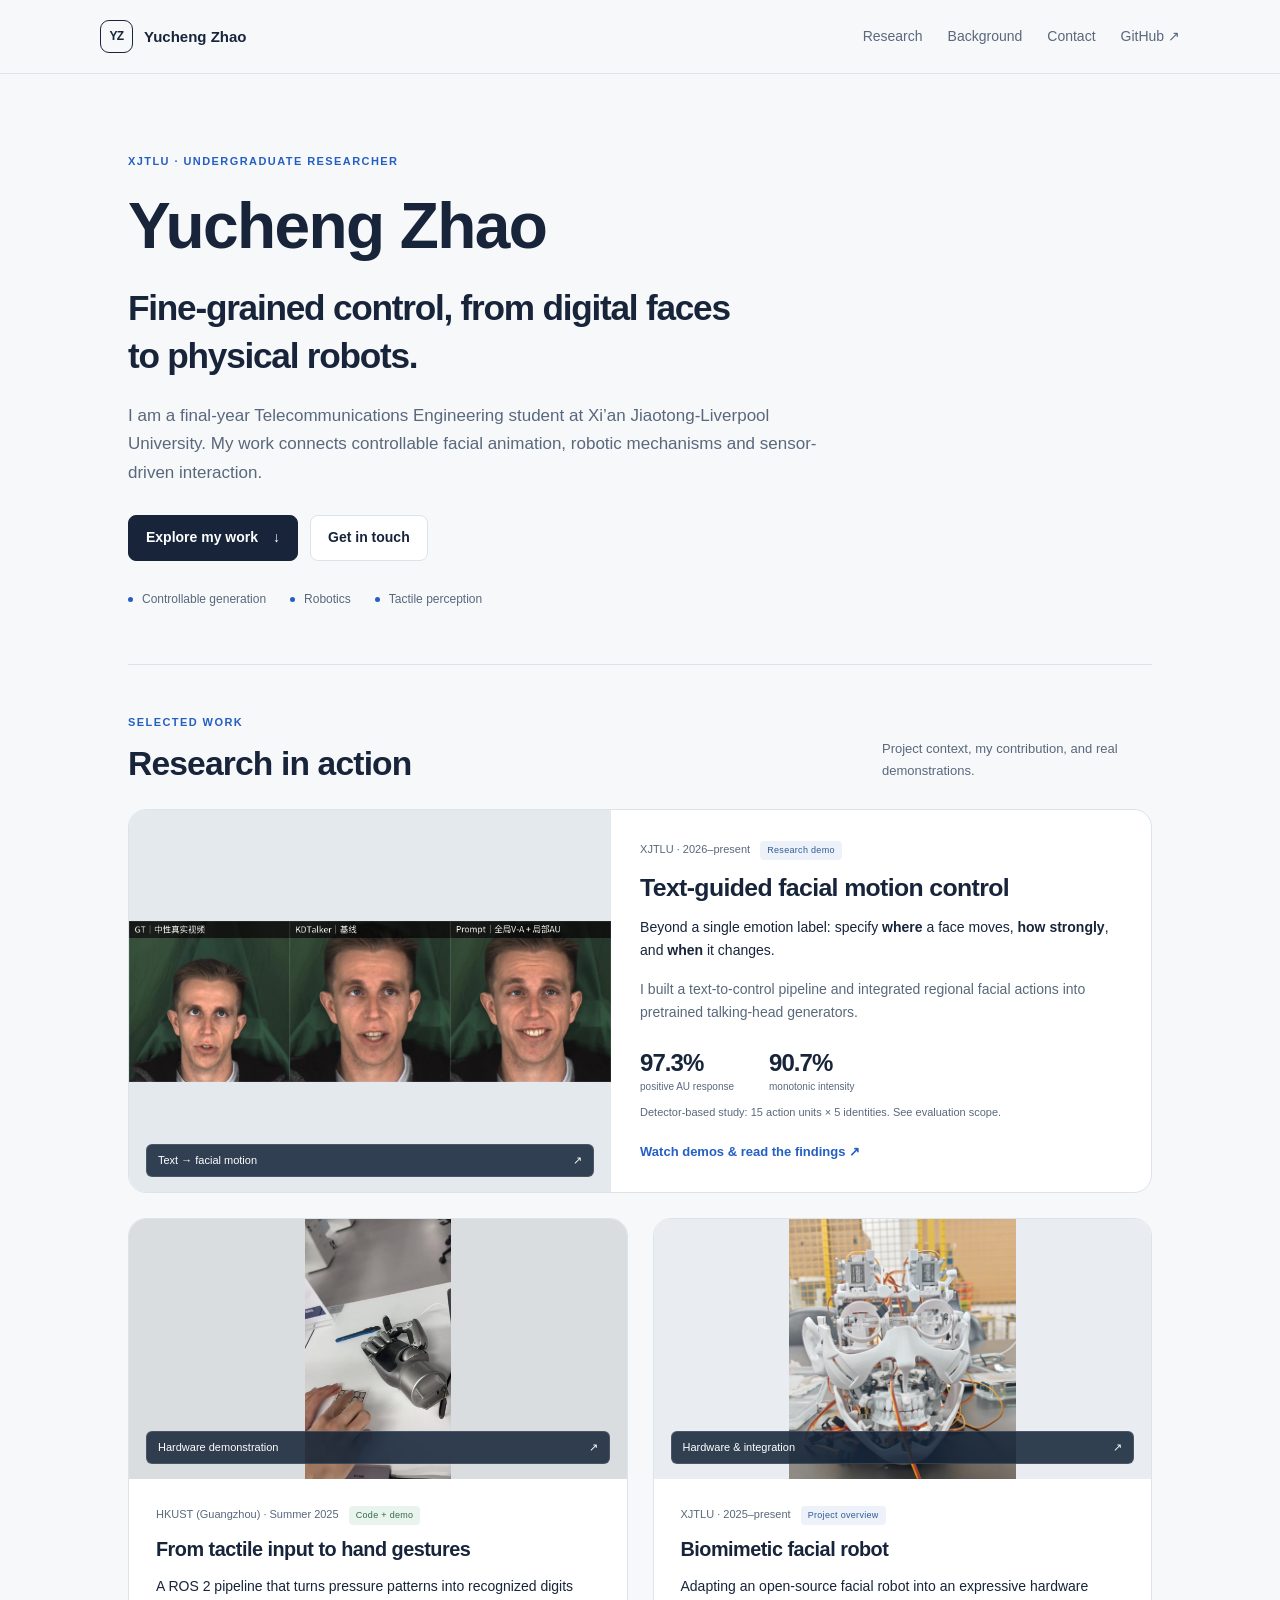
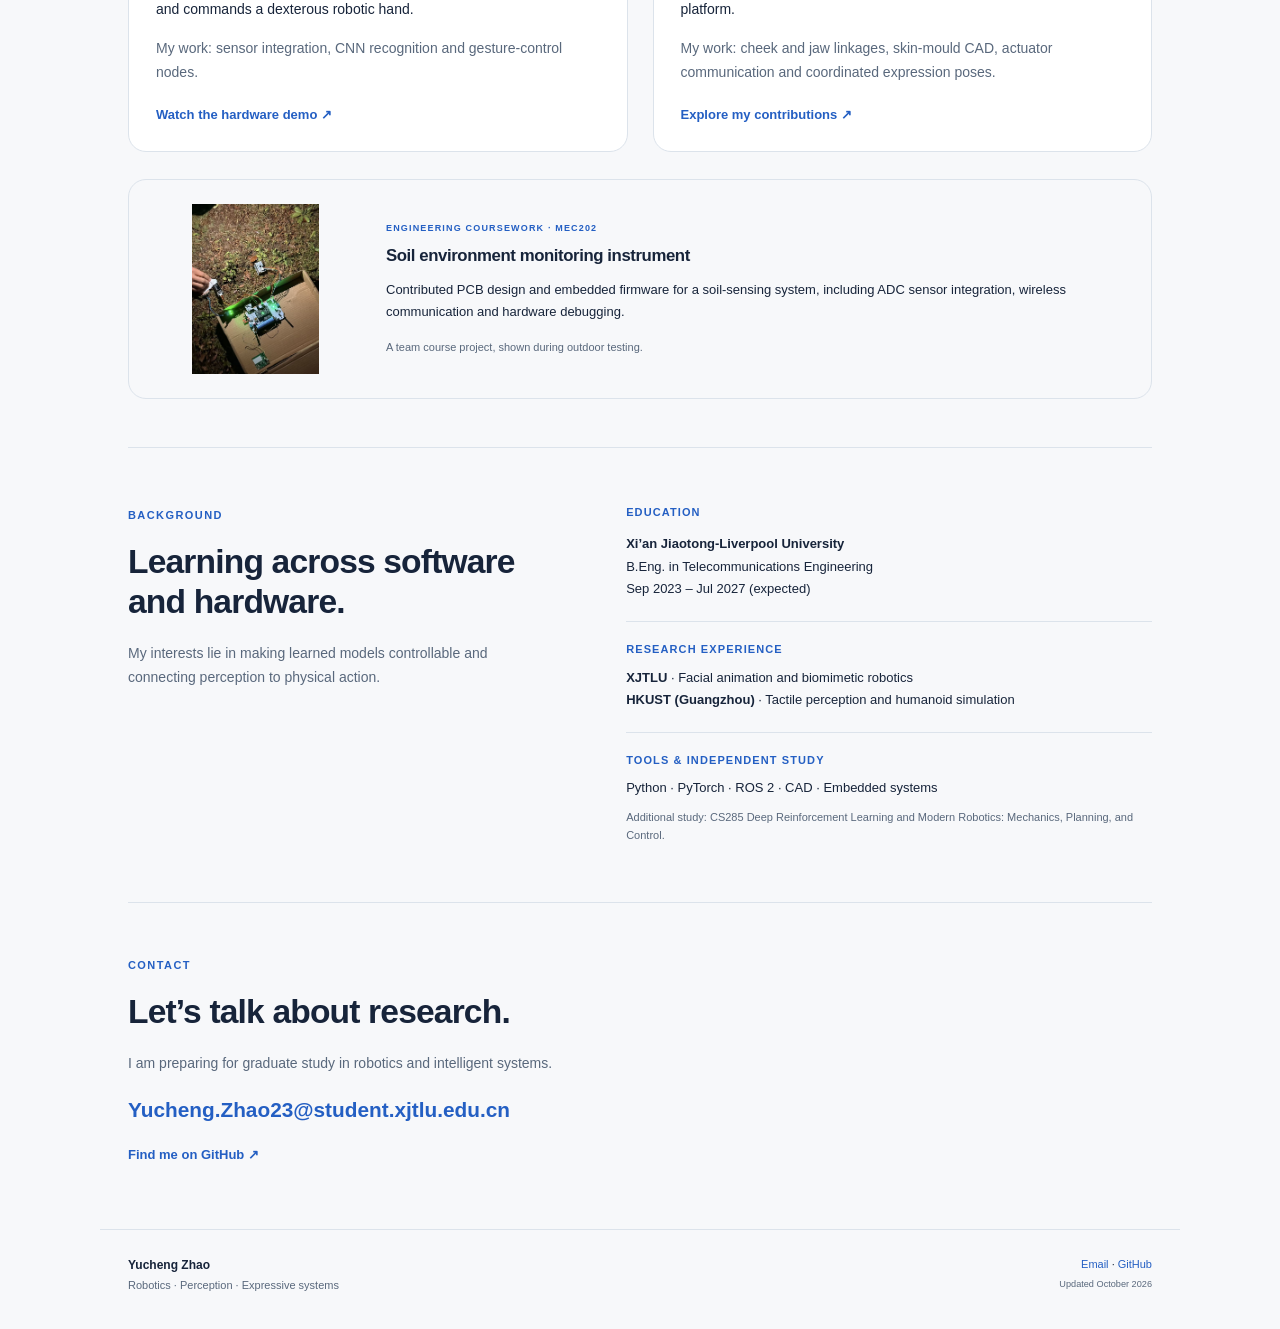
==== index.html @ 05f6f00e "Publish research portfolio with selected video demonstrations" ====
<!doctype html>
<html lang="en"><head><meta charset="utf-8"><meta name="viewport" content="width=device-width,initial-scale=1">
<title>Robotics & Expressive Systems | Yucheng Zhao</title><meta name="description" content="Yucheng Zhao — XJTLU undergraduate working on text-guided facial motion, biomimetic robots and tactile perception.">
<meta name="theme-color" content="#f7f8fa"><link rel="canonical" href="https://zyc-chenli.github.io/">
<meta property="og:title" content="Robotics & Expressive Systems | Yucheng Zhao"><meta property="og:description" content="Yucheng Zhao — XJTLU undergraduate working on text-guided facial motion, biomimetic robots and tactile perception."><meta property="og:type" content="website"><meta property="og:url" content="https://zyc-chenli.github.io/">
<link rel="icon" href="./assets/favicon.svg" type="image/svg+xml"><link rel="stylesheet" href="./assets/style.css"><script src="./assets/site.js" defer></script></head>
<body><a class="skip-link" href="#main">Skip to content</a><header class="site-header"><div class="nav-wrap"><a class="brand" href="./" aria-label="Yucheng Zhao home"><span class="monogram">YZ</span> Yucheng Zhao</a><nav aria-label="Main navigation"><a href="./#research">Research</a><a href="./#background">Background</a><a href="./#contact">Contact</a><a href="https://github.com/zyc-chenli">GitHub <span aria-hidden="true">↗</span></a></nav></div></header><main id="main">
<section class="hero"><p class="eyebrow">XJTLU · Undergraduate researcher</p><h1>Yucheng Zhao</h1><p class="hero-line">Fine-grained control, from digital faces<br class="desktop-break"> to physical robots.</p><p class="intro">I am a final-year Telecommunications Engineering student at Xi’an Jiaotong-Liverpool University. My work connects controllable facial animation, robotic mechanisms and sensor-driven interaction.</p><div class="actions"><a class="button primary" href="#research">Explore my work <span aria-hidden="true">↓</span></a><a class="button" href="mailto:Yucheng.Zhao23@student.xjtlu.edu.cn">Get in touch</a></div><div class="interest-line"><span>Controllable generation</span><span>Robotics</span><span>Tactile perception</span></div></section>
<section id="research" class="section"><div class="section-heading"><div><p class="eyebrow">Selected work</p><h2>Research in action</h2></div><p>Project context, my contribution, and real demonstrations.</p></div>
<article class="feature project-card"><a class="feature-visual" href="projects/talking-head.html"><img src="assets/media/text-timed-control.jpg" alt="Three-panel talking-head comparison: neutral reference, baseline, and text-controlled output" width="1536" height="512"><span class="visual-label">Text → facial motion <span aria-hidden="true">↗</span></span></a><div class="feature-copy"><p class="project-meta">XJTLU · 2026–present <span class="tag">Research demo</span></p><h3><a href="projects/talking-head.html">Text-guided facial motion control</a></h3><p>Beyond a single emotion label: specify <strong>where</strong> a face moves, <strong>how strongly</strong>, and <strong>when</strong> it changes.</p><p class="contribution">I built a text-to-control pipeline and integrated regional facial actions into pretrained talking-head generators.</p><div class="metric-row"><div><strong>97.3%</strong><span>positive AU response</span></div><div><strong>90.7%</strong><span>monotonic intensity</span></div></div><p class="fine-print">Detector-based study: 15 action units × 5 identities. See evaluation scope.</p><a class="text-link" href="projects/talking-head.html">Watch demos & read the findings <span aria-hidden="true">↗</span></a></div></article>
<div class="project-grid"><article class="project-card"><a class="card-image hand" href="projects/tactile-hand.html"><img src="assets/media/tactile-digit-demo.jpg" alt="A tactile sensor array beside a Linker robotic hand on a lab bench" width="540" height="960" loading="lazy"><span class="visual-label">Hardware demonstration <span aria-hidden="true">↗</span></span></a><div class="card-copy"><p class="project-meta">HKUST (Guangzhou) · Summer 2025 <span class="tag open">Code + demo</span></p><h3><a href="projects/tactile-hand.html">From tactile input to hand gestures</a></h3><p>A ROS 2 pipeline that turns pressure patterns into recognized digits and commands a dexterous robotic hand.</p><p class="contribution">My work: sensor integration, CNN recognition and gesture-control nodes.</p><a class="text-link" href="projects/tactile-hand.html">Watch the hardware demo <span aria-hidden="true">↗</span></a></div></article>
<article class="project-card"><a class="card-image robot" href="projects/biomimetic-face.html"><img src="assets/media/facial-robot.jpg" alt="The assembled biomimetic robot head, showing its mechanical linkages and actuators" loading="lazy"><span class="visual-label">Hardware & integration <span aria-hidden="true">↗</span></span></a><div class="card-copy"><p class="project-meta">XJTLU · 2025–present <span class="tag">Project overview</span></p><h3><a href="projects/biomimetic-face.html">Biomimetic facial robot</a></h3><p>Adapting an open-source facial robot into an expressive hardware platform.</p><p class="contribution">My work: cheek and jaw linkages, skin-mould CAD, actuator communication and coordinated expression poses.</p><a class="text-link" href="projects/biomimetic-face.html">Explore my contributions <span aria-hidden="true">↗</span></a></div></article></div>
<article class="coursework"><img src="assets/media/soil-monitor.jpg" alt="Outdoor testing of the soil-monitoring electronics, sensor and custom circuit boards" loading="lazy"><div><p class="eyebrow">Engineering coursework · MEC202</p><h3>Soil environment monitoring instrument</h3><p>Contributed PCB design and embedded firmware for a soil-sensing system, including ADC sensor integration, wireless communication and hardware debugging.</p><p class="fine-print">A team course project, shown during outdoor testing.</p></div></article></section>
<section id="background" class="section background"><div><p class="eyebrow">Background</p><h2>Learning across software<br>and hardware.</h2><p>My interests lie in making learned models controllable and connecting perception to physical action.</p></div><div class="background-details"><div><h3>Education</h3><strong>Xi’an Jiaotong-Liverpool University</strong><p>B.Eng. in Telecommunications Engineering<br>Sep 2023 – Jul 2027 (expected)</p></div><div><h3>Research experience</h3><p><strong>XJTLU</strong> · Facial animation and biomimetic robotics<br><strong>HKUST (Guangzhou)</strong> · Tactile perception and humanoid simulation</p></div><div><h3>Tools & independent study</h3><p>Python · PyTorch · ROS 2 · CAD · Embedded systems</p><p class="fine-print">Additional study: CS285 Deep Reinforcement Learning and Modern Robotics: Mechanics, Planning, and Control.</p></div></div></section>
<section id="contact" class="contact section"><p class="eyebrow">Contact</p><h2>Let’s talk about research.</h2><p>I am preparing for graduate study in robotics and intelligent systems.</p><a class="email-link" href="mailto:Yucheng.Zhao23@student.xjtlu.edu.cn">Yucheng.Zhao23@student.xjtlu.edu.cn</a><p><a class="text-link" href="https://github.com/zyc-chenli">Find me on GitHub <span aria-hidden="true">↗</span></a></p></section>
</main><footer><div><strong>Yucheng Zhao</strong><span>Robotics · Perception · Expressive systems</span></div><p><a href="mailto:Yucheng.Zhao23@student.xjtlu.edu.cn">Email</a> · <a href="https://github.com/zyc-chenli">GitHub</a><br><small>Updated October 2026</small></p></footer></body></html>
---- assets/style.css ----
:root{--ink:#17243a;--muted:#59687c;--accent:#245fc3;--line:#dce3eb;--bg:#f7f8fa;--card:#fff;--radius:18px}*{box-sizing:border-box}html{scroll-behavior:smooth;scroll-padding-top:95px}body{margin:0;background:var(--bg);color:var(--ink);font:16px/1.7 -apple-system,BlinkMacSystemFont,"Segoe UI",sans-serif}a{color:var(--accent);text-decoration:none}a:hover{text-decoration:underline}img{max-width:100%;height:auto;display:block}button,a,summary{touch-action:manipulation}a:focus-visible,summary:focus-visible,video:focus-visible{outline:3px solid #e7a62b;outline-offset:5px}h1,h2,h3,p{margin-top:0}h1,h2,h3{line-height:1.2;letter-spacing:-.025em}h1{font-size:clamp(2.6rem,5vw,4.1rem);margin-bottom:22px}h2{font-size:clamp(1.6rem,3vw,2.1rem);margin-bottom:20px}h3{font-size:1.24rem;margin-bottom:13px}p{margin-bottom:16px}.site-header{position:sticky;top:0;z-index:10;background:rgba(247,248,250,.97);border-bottom:1px solid var(--line)}.nav-wrap{max-width:1136px;margin:auto;padding:20px 28px;display:flex;justify-content:space-between;align-items:center;gap:25px}.brand{display:flex;gap:11px;align-items:center;color:var(--ink);font-weight:650;font-size:15px}.monogram{display:grid;place-items:center;width:33px;height:33px;border:1px solid var(--ink);border-radius:9px;font-size:12px;letter-spacing:-.05em}nav{display:flex;gap:25px;font-size:14px}nav a{color:var(--muted)}main,footer{max-width:1080px;margin:0 auto}main{padding:0 28px}section{scroll-margin-top:95px}.hero{max-width:850px;padding:78px 0 55px}.eyebrow{text-transform:uppercase;letter-spacing:.13em;font-size:11px;font-weight:750;color:var(--accent);margin-bottom:17px}.hero h1{margin-bottom:20px}.hero-line{font-size:clamp(1.6rem,3.2vw,2.2rem);line-height:1.35;letter-spacing:-.035em;font-weight:550;margin-bottom:22px}.intro{max-width:710px;font-size:17px;color:var(--muted)}.actions{display:flex;gap:12px;flex-wrap:wrap;margin:27px 0}.button{display:inline-flex;align-items:center;justify-content:center;gap:15px;border:1px solid var(--line);border-radius:8px;padding:10px 17px;font-size:14px;font-weight:600;color:var(--ink);background:#fff}.button:hover{border-color:var(--accent);text-decoration:none}.button.primary{background:var(--ink);border-color:var(--ink);color:#fff}.button.primary:hover{background:var(--accent);border-color:var(--accent)}.interest-line{display:flex;flex-wrap:wrap;gap:9px 24px;font-size:12px;color:var(--muted);margin-top:28px}.interest-line span:before{content:"";display:inline-block;width:5px;height:5px;background:var(--accent);border-radius:50%;margin-right:9px;vertical-align:middle}.section{padding:48px 0;border-top:1px solid var(--line)}.section-heading{display:flex;justify-content:space-between;align-items:end;gap:25px;margin-bottom:25px}.section-heading h2{margin-bottom:0}.section-heading .eyebrow{margin-bottom:12px}.section-heading>p{max-width:270px;margin-bottom:2px;font-size:13px;color:var(--muted)}.project-card{border:1px solid var(--line);border-radius:var(--radius);background:var(--card);overflow:hidden}.feature{display:grid;grid-template-columns:1fr 1.12fr}.feature-visual{position:relative;display:flex;align-items:center;background:#e4e9ee;min-height:330px;padding:25px 0}.feature-visual img{width:100%;height:auto}.visual-label{position:absolute;bottom:15px;left:17px;right:17px;color:#fff;background:rgba(19,35,55,.86);border:1px solid #ffffff20;border-radius:6px;padding:7px 11px;font-size:11px;display:flex;justify-content:space-between;line-height:1.6}.feature-copy{padding:28px 29px}.project-meta{font-size:11px;color:var(--muted);line-height:2;margin-bottom:13px}.tag{display:inline-block;font-size:9px;line-height:1.6;letter-spacing:.035em;background:#edf2fa;color:#315c93;padding:2px 7px;border-radius:4px;margin-left:7px;white-space:nowrap}.tag.open{background:#eaf4ee;color:#316d4d}.feature-copy h3{font-size:1.55rem}.project-card h3 a{color:var(--ink)}.feature-copy p:not(.project-meta):not(.fine-print),.card-copy p:not(.project-meta){font-size:14px;line-height:1.65}.contribution{color:var(--muted)}.metric-row{display:flex;gap:35px;margin:22px 0 9px}.metric-row strong{display:block;font-size:1.5rem;line-height:1.3;letter-spacing:-.04em}.metric-row span{display:block;font-size:10px;color:var(--muted)}.fine-print{font-size:11px;color:var(--muted);line-height:1.6}.text-link{font-size:13px;font-weight:650;display:inline-block}.project-grid{display:grid;grid-template-columns:1fr 1fr;gap:25px;margin-top:25px}.card-image{display:flex;align-items:center;justify-content:center;position:relative;height:260px;background:#e9edf1;overflow:hidden}.card-image img{width:100%;height:100%;object-fit:contain}.card-image.hand{background:#d9dde0}.card-copy{padding:24px 27px}.coursework{margin-top:27px;display:grid;grid-template-columns:205px 1fr;gap:28px;align-items:center;padding:24px;border:1px solid var(--line);border-radius:var(--radius)}.coursework img{width:205px;max-height:170px;object-fit:contain;border-radius:6px}.coursework .eyebrow{margin-bottom:9px;font-size:9px}.coursework h3{font-size:1.05rem}.coursework p{font-size:13px}.coursework .fine-print{margin-bottom:0;font-size:11px}.background{display:grid;grid-template-columns:1fr 1.2fr;gap:60px;padding:58px 0}.background>div>p:not(.eyebrow){color:var(--muted);font-size:14px;max-width:360px}.background-details>div+div{border-top:1px solid var(--line);padding-top:21px;margin-top:21px}.background-details h3{font-size:11px;text-transform:uppercase;letter-spacing:.1em;color:var(--accent);margin-bottom:10px}.background-details p,.background-details strong{font-size:13px}.background-details p{margin-bottom:0}.background-details .fine-print{margin-top:10px;font-size:11px}.contact{padding:53px 0 62px}.contact h2{font-size:2.1rem}.contact>p:not(.eyebrow){font-size:14px;color:var(--muted)}.email-link{font-size:clamp(.93rem,2vw,1.3rem);word-break:break-word;font-weight:550}.contact>p:last-child{margin-top:16px;margin-bottom:0}footer{display:flex;justify-content:space-between;gap:25px;padding:25px 28px 35px;border-top:1px solid var(--line);font-size:12px}footer strong,footer span{display:block}footer span{font-size:11px;color:var(--muted)}footer p{text-align:right;margin:0;font-size:11px}footer small{color:var(--muted)}.skip-link{position:absolute;left:-10000px;top:8px;z-index:50;background:#fff;padding:10px}.skip-link:focus{left:10px}.project-header{padding:48px 0 42px;max-width:890px}.back-link{display:inline-block;font-size:12px;margin-bottom:37px}.project-header h1{font-size:clamp(2.3rem,4.5vw,3.5rem)}.project-header .eyebrow{font-size:10px}.lead{color:var(--muted);font-size:18px;max-width:760px}.tags{display:flex;gap:9px;flex-wrap:wrap;margin-top:23px}.tags span{border:1px solid var(--line);background:#fff;color:var(--muted);padding:3px 9px;border-radius:4px;font-size:11px}.compact{padding:37px 0}.three-columns{display:grid;grid-template-columns:repeat(3,1fr);gap:35px}.three-columns p{font-size:14px;color:var(--muted);margin:0}.three-columns h3{font-size:16px}.step{display:block;font-size:11px;color:var(--accent);font-weight:700;margin-bottom:12px}.video-wide,figure{margin:0}video{display:block;width:100%;background:#111;border-radius:9px}figcaption{font-size:11px;color:var(--muted);line-height:1.6;margin:11px 0 0}.video-wide{margin:23px 0}blockquote{margin:22px 0;padding:15px 21px;background:#edf2f9;border-left:3px solid var(--accent);font-size:17px;color:#24486e;border-radius:0 7px 7px 0}.section-intro{color:var(--muted);font-size:14px;max-width:820px}.demo-grid{display:grid;grid-template-columns:1fr 1fr;gap:27px;margin-top:25px}.demo-grid figcaption strong,.demo-grid figcaption span{display:block}.demo-grid figcaption strong{font-size:13px;color:var(--ink);margin-bottom:3px}.stat-grid{display:grid;grid-template-columns:1fr 1fr 1fr;gap:24px;margin:25px 0}.stat-grid>div{padding:24px 17px;background:#edf2f9;border-radius:10px}.stat-grid strong{display:block;font-size:2rem;line-height:1.2;letter-spacing:-.04em}.stat-grid span{display:block;font-size:11px;color:var(--muted);margin-top:9px}.evaluation details{padding:17px 0;border-top:1px solid var(--line);font-size:13px}.evaluation summary{cursor:pointer;font-weight:600;color:var(--accent)}.details-content{padding-top:15px;max-width:900px;color:var(--muted)}.details-content p:last-child{margin:0}.acknowledgements h2{font-size:1.2rem}.acknowledgements p{font-size:13px;color:var(--muted);max-width:860px}.contribution-list{padding-left:21px;max-width:920px}.contribution-list li{padding-left:7px;margin:14px 0;font-size:15px}.hand-demo{display:grid;grid-template-columns:340px 1fr;align-items:center;gap:70px}.hand-demo video{max-height:610px;width:100%;object-fit:contain}.flow-list{list-style:none;counter-reset:steps;padding:0;margin:25px 0}.flow-list li{counter-increment:steps;position:relative;padding:0 0 22px 42px}.flow-list li:before{content:counter(steps);position:absolute;left:0;top:2px;border:1px solid var(--line);border-radius:50%;width:26px;height:26px;text-align:center;line-height:26px;font-size:11px;color:var(--accent)}.flow-list strong,.flow-list span{display:block}.flow-list span{font-size:13px;color:var(--muted);margin-top:4px}.robot-detail{display:grid;grid-template-columns:1fr 1.1fr;gap:45px;align-items:start}.robot-detail img{max-height:560px;width:100%;object-fit:contain;border-radius:12px;background:#e9edf1}.numbered-contributions{padding-left:22px}.numbered-contributions li{padding-left:8px;margin:22px 0}.numbered-contributions h3{font-size:17px}.numbered-contributions p{font-size:14px;color:var(--muted)}@media(max-width:760px){.nav-wrap{padding:16px 20px;gap:10px}nav{gap:15px;font-size:12px}nav a:first-child{display:none}.brand{font-size:13px}.monogram{width:27px;height:27px;font-size:10px}main{padding:0 20px}.hero{padding:51px 0 37px}.intro{font-size:15px}.section{padding:34px 0}.section-heading{display:block}.section-heading>p{max-width:none;margin-top:12px}.feature{grid-template-columns:1fr}.feature-visual{min-height:210px;padding:18px 0}.feature-copy{padding:25px}.project-grid{gap:20px}.card-image{height:215px}.card-copy{padding:20px}.project-grid{grid-template-columns:1fr}.coursework{grid-template-columns:1fr;padding:21px;gap:20px}.coursework img{width:100%;max-height:210px}.background{grid-template-columns:1fr;gap:25px}.background h2 br{display:none}.background>div>p:not(.eyebrow){max-width:none}.email-link{font-size:14px}.contact h2{font-size:1.8rem}footer{padding:24px 20px;font-size:11px}.project-header{padding:32px 0}.back-link{margin-bottom:27px}.lead{font-size:16px}.three-columns{grid-template-columns:1fr;gap:25px}.three-columns .step{float:left;margin-right:12px}.demo-grid{grid-template-columns:1fr;gap:25px}.stat-grid{grid-template-columns:1fr;gap:13px}.stat-grid>div{display:flex;gap:22px;align-items:center;padding:18px}.stat-grid strong{font-size:1.8rem;min-width:95px}.stat-grid span{margin:0}.hand-demo{grid-template-columns:1fr;gap:30px}.hand-demo figure{max-width:330px;margin:auto}.robot-detail{grid-template-columns:1fr;gap:30px}.robot-detail img{max-height:450px}.desktop-break{display:none}}@media(prefers-reduced-motion:reduce){html{scroll-behavior:auto}}@media print{.site-header,.actions,video,.back-link{display:none}main{max-width:none}.section{break-inside:avoid}a{color:inherit}.hero{padding-top:0}}
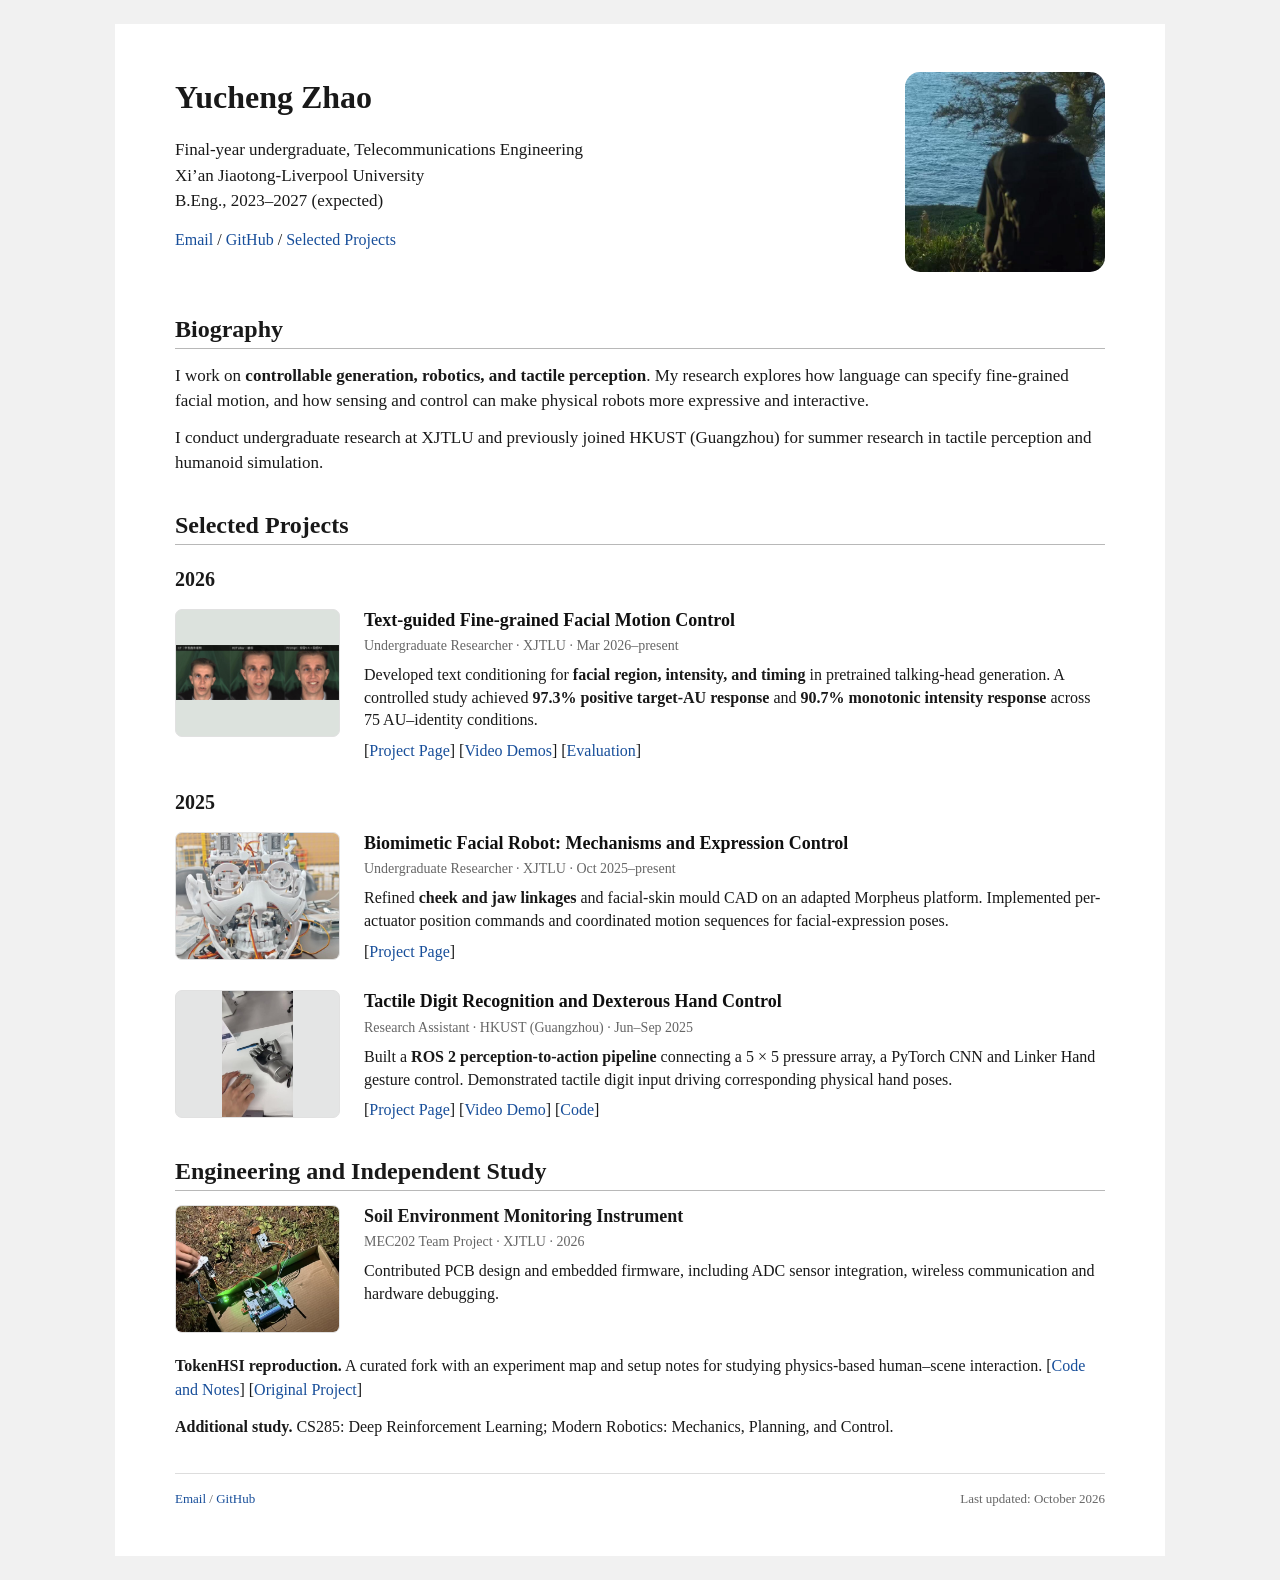
==== commit 03d90b68: "Redesign homepage as a concise academic project list" ====
--- a/index.html
+++ b/index.html
@@ -1,16 +1,94 @@
 <!doctype html>
-<html lang="en"><head><meta charset="utf-8"><meta name="viewport" content="width=device-width,initial-scale=1">
-<title>Robotics & Expressive Systems | Yucheng Zhao</title><meta name="description" content="Yucheng Zhao — XJTLU undergraduate working on text-guided facial motion, biomimetic robots and tactile perception.">
-<meta name="theme-color" content="#f7f8fa"><link rel="canonical" href="https://zyc-chenli.github.io/">
-<meta property="og:title" content="Robotics & Expressive Systems | Yucheng Zhao"><meta property="og:description" content="Yucheng Zhao — XJTLU undergraduate working on text-guided facial motion, biomimetic robots and tactile perception."><meta property="og:type" content="website"><meta property="og:url" content="https://zyc-chenli.github.io/">
-<link rel="icon" href="./assets/favicon.svg" type="image/svg+xml"><link rel="stylesheet" href="./assets/style.css"><script src="./assets/site.js" defer></script></head>
-<body><a class="skip-link" href="#main">Skip to content</a><header class="site-header"><div class="nav-wrap"><a class="brand" href="./" aria-label="Yucheng Zhao home"><span class="monogram">YZ</span> Yucheng Zhao</a><nav aria-label="Main navigation"><a href="./#research">Research</a><a href="./#background">Background</a><a href="./#contact">Contact</a><a href="https://github.com/zyc-chenli">GitHub <span aria-hidden="true">↗</span></a></nav></div></header><main id="main">
-<section class="hero"><p class="eyebrow">XJTLU · Undergraduate researcher</p><h1>Yucheng Zhao</h1><p class="hero-line">Fine-grained control, from digital faces<br class="desktop-break"> to physical robots.</p><p class="intro">I am a final-year Telecommunications Engineering student at Xi’an Jiaotong-Liverpool University. My work connects controllable facial animation, robotic mechanisms and sensor-driven interaction.</p><div class="actions"><a class="button primary" href="#research">Explore my work <span aria-hidden="true">↓</span></a><a class="button" href="mailto:Yucheng.Zhao23@student.xjtlu.edu.cn">Get in touch</a></div><div class="interest-line"><span>Controllable generation</span><span>Robotics</span><span>Tactile perception</span></div></section>
-<section id="research" class="section"><div class="section-heading"><div><p class="eyebrow">Selected work</p><h2>Research in action</h2></div><p>Project context, my contribution, and real demonstrations.</p></div>
-<article class="feature project-card"><a class="feature-visual" href="projects/talking-head.html"><img src="assets/media/text-timed-control.jpg" alt="Three-panel talking-head comparison: neutral reference, baseline, and text-controlled output" width="1536" height="512"><span class="visual-label">Text → facial motion <span aria-hidden="true">↗</span></span></a><div class="feature-copy"><p class="project-meta">XJTLU · 2026–present <span class="tag">Research demo</span></p><h3><a href="projects/talking-head.html">Text-guided facial motion control</a></h3><p>Beyond a single emotion label: specify <strong>where</strong> a face moves, <strong>how strongly</strong>, and <strong>when</strong> it changes.</p><p class="contribution">I built a text-to-control pipeline and integrated regional facial actions into pretrained talking-head generators.</p><div class="metric-row"><div><strong>97.3%</strong><span>positive AU response</span></div><div><strong>90.7%</strong><span>monotonic intensity</span></div></div><p class="fine-print">Detector-based study: 15 action units × 5 identities. See evaluation scope.</p><a class="text-link" href="projects/talking-head.html">Watch demos & read the findings <span aria-hidden="true">↗</span></a></div></article>
-<div class="project-grid"><article class="project-card"><a class="card-image hand" href="projects/tactile-hand.html"><img src="assets/media/tactile-digit-demo.jpg" alt="A tactile sensor array beside a Linker robotic hand on a lab bench" width="540" height="960" loading="lazy"><span class="visual-label">Hardware demonstration <span aria-hidden="true">↗</span></span></a><div class="card-copy"><p class="project-meta">HKUST (Guangzhou) · Summer 2025 <span class="tag open">Code + demo</span></p><h3><a href="projects/tactile-hand.html">From tactile input to hand gestures</a></h3><p>A ROS 2 pipeline that turns pressure patterns into recognized digits and commands a dexterous robotic hand.</p><p class="contribution">My work: sensor integration, CNN recognition and gesture-control nodes.</p><a class="text-link" href="projects/tactile-hand.html">Watch the hardware demo <span aria-hidden="true">↗</span></a></div></article>
-<article class="project-card"><a class="card-image robot" href="projects/biomimetic-face.html"><img src="assets/media/facial-robot.jpg" alt="The assembled biomimetic robot head, showing its mechanical linkages and actuators" loading="lazy"><span class="visual-label">Hardware & integration <span aria-hidden="true">↗</span></span></a><div class="card-copy"><p class="project-meta">XJTLU · 2025–present <span class="tag">Project overview</span></p><h3><a href="projects/biomimetic-face.html">Biomimetic facial robot</a></h3><p>Adapting an open-source facial robot into an expressive hardware platform.</p><p class="contribution">My work: cheek and jaw linkages, skin-mould CAD, actuator communication and coordinated expression poses.</p><a class="text-link" href="projects/biomimetic-face.html">Explore my contributions <span aria-hidden="true">↗</span></a></div></article></div>
-<article class="coursework"><img src="assets/media/soil-monitor.jpg" alt="Outdoor testing of the soil-monitoring electronics, sensor and custom circuit boards" loading="lazy"><div><p class="eyebrow">Engineering coursework · MEC202</p><h3>Soil environment monitoring instrument</h3><p>Contributed PCB design and embedded firmware for a soil-sensing system, including ADC sensor integration, wireless communication and hardware debugging.</p><p class="fine-print">A team course project, shown during outdoor testing.</p></div></article></section>
-<section id="background" class="section background"><div><p class="eyebrow">Background</p><h2>Learning across software<br>and hardware.</h2><p>My interests lie in making learned models controllable and connecting perception to physical action.</p></div><div class="background-details"><div><h3>Education</h3><strong>Xi’an Jiaotong-Liverpool University</strong><p>B.Eng. in Telecommunications Engineering<br>Sep 2023 – Jul 2027 (expected)</p></div><div><h3>Research experience</h3><p><strong>XJTLU</strong> · Facial animation and biomimetic robotics<br><strong>HKUST (Guangzhou)</strong> · Tactile perception and humanoid simulation</p></div><div><h3>Tools & independent study</h3><p>Python · PyTorch · ROS 2 · CAD · Embedded systems</p><p class="fine-print">Additional study: CS285 Deep Reinforcement Learning and Modern Robotics: Mechanics, Planning, and Control.</p></div></div></section>
-<section id="contact" class="contact section"><p class="eyebrow">Contact</p><h2>Let’s talk about research.</h2><p>I am preparing for graduate study in robotics and intelligent systems.</p><a class="email-link" href="mailto:Yucheng.Zhao23@student.xjtlu.edu.cn">Yucheng.Zhao23@student.xjtlu.edu.cn</a><p><a class="text-link" href="https://github.com/zyc-chenli">Find me on GitHub <span aria-hidden="true">↗</span></a></p></section>
-</main><footer><div><strong>Yucheng Zhao</strong><span>Robotics · Perception · Expressive systems</span></div><p><a href="mailto:Yucheng.Zhao23@student.xjtlu.edu.cn">Email</a> · <a href="https://github.com/zyc-chenli">GitHub</a><br><small>Updated October 2026</small></p></footer></body></html>+<html lang="en">
+<head>
+  <meta charset="utf-8">
+  <meta name="viewport" content="width=device-width,initial-scale=1">
+  <title>Yucheng Zhao</title>
+  <meta name="description" content="Yucheng Zhao — selected research on controllable facial generation, biomimetic robotics and tactile perception.">
+  <meta name="theme-color" content="#ffffff">
+  <link rel="canonical" href="https://zyc-chenli.github.io/">
+  <meta property="og:title" content="Yucheng Zhao">
+  <meta property="og:description" content="Selected research, projects and video demonstrations.">
+  <meta property="og:type" content="website">
+  <meta property="og:url" content="https://zyc-chenli.github.io/">
+  <meta property="og:image" content="https://zyc-chenli.github.io/assets/profile.jpg">
+  <link rel="icon" href="assets/favicon.svg" type="image/svg+xml">
+  <link rel="stylesheet" href="assets/style.css">
+</head>
+<body class="home">
+  <a class="skip-link" href="#main">Skip to content</a>
+  <main id="main">
+    <header class="academic-header">
+      <div class="academic-intro">
+        <h1>Yucheng Zhao</h1>
+        <p>Final-year undergraduate, Telecommunications Engineering<br>
+        Xi’an Jiaotong-Liverpool University<br>
+        B.Eng., 2023–2027 (expected)</p>
+        <p class="profile-links"><a href="mailto:Yucheng.Zhao23@student.xjtlu.edu.cn">Email</a> / <a href="https://github.com/zyc-chenli">GitHub</a> / <a href="#research">Selected Projects</a></p>
+      </div>
+      <img class="portrait" src="assets/profile.jpg" alt="Yucheng by a lake" width="716" height="716">
+    </header>
+
+    <section id="background" class="academic-section biography">
+      <h2>Biography</h2>
+      <p>I work on <strong>controllable generation, robotics, and tactile perception</strong>. My research explores how language can specify fine-grained facial motion, and how sensing and control can make physical robots more expressive and interactive.</p>
+      <p>I conduct undergraduate research at XJTLU and previously joined HKUST (Guangzhou) for summer research in tactile perception and humanoid simulation.</p>
+    </section>
+
+    <section id="research" class="academic-section">
+      <h2>Selected Projects</h2>
+      <h3 class="year">2026</h3>
+      <article class="project-row">
+        <a class="project-thumb talking-thumb" href="projects/talking-head.html"><img src="assets/media/text-timed-control.jpg" alt="Neutral reference, baseline and text-controlled talking-head output" width="1536" height="512"></a>
+        <div class="project-info">
+          <h3><a href="projects/talking-head.html">Text-guided Fine-grained Facial Motion Control</a></h3>
+          <p class="project-context">Undergraduate Researcher · XJTLU · Mar 2026–present</p>
+          <p>Developed text conditioning for <strong>facial region, intensity, and timing</strong> in pretrained talking-head generation. A controlled study achieved <strong>97.3% positive target-AU response</strong> and <strong>90.7% monotonic intensity response</strong> across 75 AU–identity conditions.</p>
+          <p class="project-links">[<a href="projects/talking-head.html">Project Page</a>] [<a href="projects/talking-head.html#demos">Video Demos</a>] [<a href="projects/talking-head.html#evaluation">Evaluation</a>]</p>
+        </div>
+      </article>
+
+      <h3 class="year">2025</h3>
+      <article class="project-row">
+        <a class="project-thumb face-thumb" href="projects/biomimetic-face.html"><img src="assets/media/facial-robot.jpg" alt="Assembled biomimetic robot head and its mechanical linkages" loading="lazy"></a>
+        <div class="project-info">
+          <h3><a href="projects/biomimetic-face.html">Biomimetic Facial Robot: Mechanisms and Expression Control</a></h3>
+          <p class="project-context">Undergraduate Researcher · XJTLU · Oct 2025–present</p>
+          <p>Refined <strong>cheek and jaw linkages</strong> and facial-skin mould CAD on an adapted Morpheus platform. Implemented per-actuator position commands and coordinated motion sequences for facial-expression poses.</p>
+          <p class="project-links">[<a href="projects/biomimetic-face.html">Project Page</a>]</p>
+        </div>
+      </article>
+      <article class="project-row">
+        <a class="project-thumb hand-thumb" href="projects/tactile-hand.html"><img src="assets/media/tactile-digit-demo.jpg" alt="Tactile sensor pad and dexterous robotic hand during the physical demonstration" width="540" height="960" loading="lazy"></a>
+        <div class="project-info">
+          <h3><a href="projects/tactile-hand.html">Tactile Digit Recognition and Dexterous Hand Control</a></h3>
+          <p class="project-context">Research Assistant · HKUST (Guangzhou) · Jun–Sep 2025</p>
+          <p>Built a <strong>ROS 2 perception-to-action pipeline</strong> connecting a 5 × 5 pressure array, a PyTorch CNN and Linker Hand gesture control. Demonstrated tactile digit input driving corresponding physical hand poses.</p>
+          <p class="project-links">[<a href="projects/tactile-hand.html">Project Page</a>] [<a href="projects/tactile-hand.html#demo">Video Demo</a>] [<a href="https://github.com/zyc-chenli/Linker_Hand-Pressure_sensor">Code</a>]</p>
+        </div>
+      </article>
+    </section>
+
+    <section class="academic-section">
+      <h2>Engineering and Independent Study</h2>
+      <article class="project-row compact-row">
+        <div class="project-thumb soil-thumb"><img src="assets/media/soil-monitor.jpg" alt="Outdoor test of the soil-monitoring electronics and sensors" loading="lazy"></div>
+        <div class="project-info">
+          <h3>Soil Environment Monitoring Instrument</h3>
+          <p class="project-context">MEC202 Team Project · XJTLU · 2026</p>
+          <p>Contributed PCB design and embedded firmware, including ADC sensor integration, wireless communication and hardware debugging.</p>
+        </div>
+      </article>
+      <div class="study-notes">
+        <p><strong>TokenHSI reproduction.</strong> A curated fork with an experiment map and setup notes for studying physics-based human–scene interaction. [<a href="https://github.com/zyc-chenli/TokenHSI-Reproduction">Code and Notes</a>] [<a href="https://liangpan99.github.io/TokenHSI/">Original Project</a>]</p>
+        <p><strong>Additional study.</strong> CS285: Deep Reinforcement Learning; Modern Robotics: Mechanics, Planning, and Control.</p>
+      </div>
+    </section>
+
+    <footer id="contact" class="academic-footer">
+      <p><a href="mailto:Yucheng.Zhao23@student.xjtlu.edu.cn">Email</a> / <a href="https://github.com/zyc-chenli">GitHub</a></p>
+      <p>Last updated: October 2026</p>
+    </footer>
+  </main>
+</body>
+</html>
--- a/assets/style.css
+++ b/assets/style.css
@@ -1,2 +1,157 @@
-
-:root{--ink:#17243a;--muted:#59687c;--accent:#245fc3;--line:#dce3eb;--bg:#f7f8fa;--card:#fff;--radius:18px}*{box-sizing:border-box}html{scroll-behavior:smooth;scroll-padding-top:95px}body{margin:0;background:var(--bg);color:var(--ink);font:16px/1.7 -apple-system,BlinkMacSystemFont,"Segoe UI",sans-serif}a{color:var(--accent);text-decoration:none}a:hover{text-decoration:underline}img{max-width:100%;height:auto;display:block}button,a,summary{touch-action:manipulation}a:focus-visible,summary:focus-visible,video:focus-visible{outline:3px solid #e7a62b;outline-offset:5px}h1,h2,h3,p{margin-top:0}h1,h2,h3{line-height:1.2;letter-spacing:-.025em}h1{font-size:clamp(2.6rem,5vw,4.1rem);margin-bottom:22px}h2{font-size:clamp(1.6rem,3vw,2.1rem);margin-bottom:20px}h3{font-size:1.24rem;margin-bottom:13px}p{margin-bottom:16px}.site-header{position:sticky;top:0;z-index:10;background:rgba(247,248,250,.97);border-bottom:1px solid var(--line)}.nav-wrap{max-width:1136px;margin:auto;padding:20px 28px;display:flex;justify-content:space-between;align-items:center;gap:25px}.brand{display:flex;gap:11px;align-items:center;color:var(--ink);font-weight:650;font-size:15px}.monogram{display:grid;place-items:center;width:33px;height:33px;border:1px solid var(--ink);border-radius:9px;font-size:12px;letter-spacing:-.05em}nav{display:flex;gap:25px;font-size:14px}nav a{color:var(--muted)}main,footer{max-width:1080px;margin:0 auto}main{padding:0 28px}section{scroll-margin-top:95px}.hero{max-width:850px;padding:78px 0 55px}.eyebrow{text-transform:uppercase;letter-spacing:.13em;font-size:11px;font-weight:750;color:var(--accent);margin-bottom:17px}.hero h1{margin-bottom:20px}.hero-line{font-size:clamp(1.6rem,3.2vw,2.2rem);line-height:1.35;letter-spacing:-.035em;font-weight:550;margin-bottom:22px}.intro{max-width:710px;font-size:17px;color:var(--muted)}.actions{display:flex;gap:12px;flex-wrap:wrap;margin:27px 0}.button{display:inline-flex;align-items:center;justify-content:center;gap:15px;border:1px solid var(--line);border-radius:8px;padding:10px 17px;font-size:14px;font-weight:600;color:var(--ink);background:#fff}.button:hover{border-color:var(--accent);text-decoration:none}.button.primary{background:var(--ink);border-color:var(--ink);color:#fff}.button.primary:hover{background:var(--accent);border-color:var(--accent)}.interest-line{display:flex;flex-wrap:wrap;gap:9px 24px;font-size:12px;color:var(--muted);margin-top:28px}.interest-line span:before{content:"";display:inline-block;width:5px;height:5px;background:var(--accent);border-radius:50%;margin-right:9px;vertical-align:middle}.section{padding:48px 0;border-top:1px solid var(--line)}.section-heading{display:flex;justify-content:space-between;align-items:end;gap:25px;margin-bottom:25px}.section-heading h2{margin-bottom:0}.section-heading .eyebrow{margin-bottom:12px}.section-heading>p{max-width:270px;margin-bottom:2px;font-size:13px;color:var(--muted)}.project-card{border:1px solid var(--line);border-radius:var(--radius);background:var(--card);overflow:hidden}.feature{display:grid;grid-template-columns:1fr 1.12fr}.feature-visual{position:relative;display:flex;align-items:center;background:#e4e9ee;min-height:330px;padding:25px 0}.feature-visual img{width:100%;height:auto}.visual-label{position:absolute;bottom:15px;left:17px;right:17px;color:#fff;background:rgba(19,35,55,.86);border:1px solid #ffffff20;border-radius:6px;padding:7px 11px;font-size:11px;display:flex;justify-content:space-between;line-height:1.6}.feature-copy{padding:28px 29px}.project-meta{font-size:11px;color:var(--muted);line-height:2;margin-bottom:13px}.tag{display:inline-block;font-size:9px;line-height:1.6;letter-spacing:.035em;background:#edf2fa;color:#315c93;padding:2px 7px;border-radius:4px;margin-left:7px;white-space:nowrap}.tag.open{background:#eaf4ee;color:#316d4d}.feature-copy h3{font-size:1.55rem}.project-card h3 a{color:var(--ink)}.feature-copy p:not(.project-meta):not(.fine-print),.card-copy p:not(.project-meta){font-size:14px;line-height:1.65}.contribution{color:var(--muted)}.metric-row{display:flex;gap:35px;margin:22px 0 9px}.metric-row strong{display:block;font-size:1.5rem;line-height:1.3;letter-spacing:-.04em}.metric-row span{display:block;font-size:10px;color:var(--muted)}.fine-print{font-size:11px;color:var(--muted);line-height:1.6}.text-link{font-size:13px;font-weight:650;display:inline-block}.project-grid{display:grid;grid-template-columns:1fr 1fr;gap:25px;margin-top:25px}.card-image{display:flex;align-items:center;justify-content:center;position:relative;height:260px;background:#e9edf1;overflow:hidden}.card-image img{width:100%;height:100%;object-fit:contain}.card-image.hand{background:#d9dde0}.card-copy{padding:24px 27px}.coursework{margin-top:27px;display:grid;grid-template-columns:205px 1fr;gap:28px;align-items:center;padding:24px;border:1px solid var(--line);border-radius:var(--radius)}.coursework img{width:205px;max-height:170px;object-fit:contain;border-radius:6px}.coursework .eyebrow{margin-bottom:9px;font-size:9px}.coursework h3{font-size:1.05rem}.coursework p{font-size:13px}.coursework .fine-print{margin-bottom:0;font-size:11px}.background{display:grid;grid-template-columns:1fr 1.2fr;gap:60px;padding:58px 0}.background>div>p:not(.eyebrow){color:var(--muted);font-size:14px;max-width:360px}.background-details>div+div{border-top:1px solid var(--line);padding-top:21px;margin-top:21px}.background-details h3{font-size:11px;text-transform:uppercase;letter-spacing:.1em;color:var(--accent);margin-bottom:10px}.background-details p,.background-details strong{font-size:13px}.background-details p{margin-bottom:0}.background-details .fine-print{margin-top:10px;font-size:11px}.contact{padding:53px 0 62px}.contact h2{font-size:2.1rem}.contact>p:not(.eyebrow){font-size:14px;color:var(--muted)}.email-link{font-size:clamp(.93rem,2vw,1.3rem);word-break:break-word;font-weight:550}.contact>p:last-child{margin-top:16px;margin-bottom:0}footer{display:flex;justify-content:space-between;gap:25px;padding:25px 28px 35px;border-top:1px solid var(--line);font-size:12px}footer strong,footer span{display:block}footer span{font-size:11px;color:var(--muted)}footer p{text-align:right;margin:0;font-size:11px}footer small{color:var(--muted)}.skip-link{position:absolute;left:-10000px;top:8px;z-index:50;background:#fff;padding:10px}.skip-link:focus{left:10px}.project-header{padding:48px 0 42px;max-width:890px}.back-link{display:inline-block;font-size:12px;margin-bottom:37px}.project-header h1{font-size:clamp(2.3rem,4.5vw,3.5rem)}.project-header .eyebrow{font-size:10px}.lead{color:var(--muted);font-size:18px;max-width:760px}.tags{display:flex;gap:9px;flex-wrap:wrap;margin-top:23px}.tags span{border:1px solid var(--line);background:#fff;color:var(--muted);padding:3px 9px;border-radius:4px;font-size:11px}.compact{padding:37px 0}.three-columns{display:grid;grid-template-columns:repeat(3,1fr);gap:35px}.three-columns p{font-size:14px;color:var(--muted);margin:0}.three-columns h3{font-size:16px}.step{display:block;font-size:11px;color:var(--accent);font-weight:700;margin-bottom:12px}.video-wide,figure{margin:0}video{display:block;width:100%;background:#111;border-radius:9px}figcaption{font-size:11px;color:var(--muted);line-height:1.6;margin:11px 0 0}.video-wide{margin:23px 0}blockquote{margin:22px 0;padding:15px 21px;background:#edf2f9;border-left:3px solid var(--accent);font-size:17px;color:#24486e;border-radius:0 7px 7px 0}.section-intro{color:var(--muted);font-size:14px;max-width:820px}.demo-grid{display:grid;grid-template-columns:1fr 1fr;gap:27px;margin-top:25px}.demo-grid figcaption strong,.demo-grid figcaption span{display:block}.demo-grid figcaption strong{font-size:13px;color:var(--ink);margin-bottom:3px}.stat-grid{display:grid;grid-template-columns:1fr 1fr 1fr;gap:24px;margin:25px 0}.stat-grid>div{padding:24px 17px;background:#edf2f9;border-radius:10px}.stat-grid strong{display:block;font-size:2rem;line-height:1.2;letter-spacing:-.04em}.stat-grid span{display:block;font-size:11px;color:var(--muted);margin-top:9px}.evaluation details{padding:17px 0;border-top:1px solid var(--line);font-size:13px}.evaluation summary{cursor:pointer;font-weight:600;color:var(--accent)}.details-content{padding-top:15px;max-width:900px;color:var(--muted)}.details-content p:last-child{margin:0}.acknowledgements h2{font-size:1.2rem}.acknowledgements p{font-size:13px;color:var(--muted);max-width:860px}.contribution-list{padding-left:21px;max-width:920px}.contribution-list li{padding-left:7px;margin:14px 0;font-size:15px}.hand-demo{display:grid;grid-template-columns:340px 1fr;align-items:center;gap:70px}.hand-demo video{max-height:610px;width:100%;object-fit:contain}.flow-list{list-style:none;counter-reset:steps;padding:0;margin:25px 0}.flow-list li{counter-increment:steps;position:relative;padding:0 0 22px 42px}.flow-list li:before{content:counter(steps);position:absolute;left:0;top:2px;border:1px solid var(--line);border-radius:50%;width:26px;height:26px;text-align:center;line-height:26px;font-size:11px;color:var(--accent)}.flow-list strong,.flow-list span{display:block}.flow-list span{font-size:13px;color:var(--muted);margin-top:4px}.robot-detail{display:grid;grid-template-columns:1fr 1.1fr;gap:45px;align-items:start}.robot-detail img{max-height:560px;width:100%;object-fit:contain;border-radius:12px;background:#e9edf1}.numbered-contributions{padding-left:22px}.numbered-contributions li{padding-left:8px;margin:22px 0}.numbered-contributions h3{font-size:17px}.numbered-contributions p{font-size:14px;color:var(--muted)}@media(max-width:760px){.nav-wrap{padding:16px 20px;gap:10px}nav{gap:15px;font-size:12px}nav a:first-child{display:none}.brand{font-size:13px}.monogram{width:27px;height:27px;font-size:10px}main{padding:0 20px}.hero{padding:51px 0 37px}.intro{font-size:15px}.section{padding:34px 0}.section-heading{display:block}.section-heading>p{max-width:none;margin-top:12px}.feature{grid-template-columns:1fr}.feature-visual{min-height:210px;padding:18px 0}.feature-copy{padding:25px}.project-grid{gap:20px}.card-image{height:215px}.card-copy{padding:20px}.project-grid{grid-template-columns:1fr}.coursework{grid-template-columns:1fr;padding:21px;gap:20px}.coursework img{width:100%;max-height:210px}.background{grid-template-columns:1fr;gap:25px}.background h2 br{display:none}.background>div>p:not(.eyebrow){max-width:none}.email-link{font-size:14px}.contact h2{font-size:1.8rem}footer{padding:24px 20px;font-size:11px}.project-header{padding:32px 0}.back-link{margin-bottom:27px}.lead{font-size:16px}.three-columns{grid-template-columns:1fr;gap:25px}.three-columns .step{float:left;margin-right:12px}.demo-grid{grid-template-columns:1fr;gap:25px}.stat-grid{grid-template-columns:1fr;gap:13px}.stat-grid>div{display:flex;gap:22px;align-items:center;padding:18px}.stat-grid strong{font-size:1.8rem;min-width:95px}.stat-grid span{margin:0}.hand-demo{grid-template-columns:1fr;gap:30px}.hand-demo figure{max-width:330px;margin:auto}.robot-detail{grid-template-columns:1fr;gap:30px}.robot-detail img{max-height:450px}.desktop-break{display:none}}@media(prefers-reduced-motion:reduce){html{scroll-behavior:auto}}@media print{.site-header,.actions,video,.back-link{display:none}main{max-width:none}.section{break-inside:avoid}a{color:inherit}.hero{padding-top:0}}
+:root{--ink:#191919;--muted:#666;--accent:#174e9a;--line:#b8b8b8;--bg:#f1f1f1}
+*{box-sizing:border-box}
+html{scroll-behavior:smooth;scroll-padding-top:24px}
+body{margin:0;background:var(--bg);color:var(--ink);font:17px/1.48 Georgia,"Times New Roman",serif}
+a{color:var(--accent);text-decoration:none}
+a:hover{text-decoration:underline}
+a:focus-visible,summary:focus-visible,video:focus-visible{outline:2px solid #225ca0;outline-offset:4px}
+img{max-width:100%;height:auto;display:block}
+h1,h2,h3,p{margin-top:0}
+h1,h2,h3{line-height:1.25}
+h1{font-size:32px;margin-bottom:20px}
+h2{font-size:24px;margin-bottom:13px}
+h3{font-size:18px;margin-bottom:7px}
+p{margin-bottom:14px}
+main{max-width:1050px;margin:24px auto;background:#fff;padding:48px 60px}
+.skip-link{position:absolute;left:-10000px;top:8px;z-index:20;background:#fff;padding:8px}
+.skip-link:focus{left:12px}
+.academic-header{display:flex;justify-content:space-between;align-items:center;gap:50px;margin:0 0 42px}
+.academic-intro h1{font-size:32px;margin-bottom:20px}
+.academic-intro p{margin-bottom:15px}
+.profile-links{font-size:16px}
+.portrait{width:200px;height:200px;object-fit:cover;border-radius:15px;flex-shrink:0}
+.academic-section{margin-top:34px;scroll-margin-top:25px}
+.academic-section>h2{border-bottom:1px solid var(--line);padding-bottom:4px;margin-bottom:14px}
+.biography p{margin-bottom:12px}
+.year{font-size:20px;margin:22px 0 17px}
+.project-row{display:grid;grid-template-columns:165px minmax(0,1fr);gap:24px;align-items:start;margin:0 0 27px}
+.project-thumb{display:flex;width:165px;height:128px;align-items:center;justify-content:center;background:#f2f2f2;border-radius:7px;overflow:hidden;border:1px solid #e1e1e1}
+.project-thumb img{width:100%;height:100%;object-fit:contain}
+.talking-thumb{background:#dce2dd}
+.talking-thumb img{height:auto}
+.face-thumb img{object-fit:cover;object-position:center 48%}
+.hand-thumb{background:#e4e5e5}
+.hand-thumb img{width:auto;max-width:100%}
+.soil-thumb img{object-fit:cover}
+.project-info h3{font-size:18px;margin-bottom:5px;font-weight:bold}
+.project-info h3 a{color:#101010}
+.project-info h3 a:hover{color:var(--accent)}
+.project-info p{font-size:16px;line-height:1.42;margin-bottom:7px}
+.project-info .project-context{font-size:14px;color:var(--muted);margin-bottom:8px}
+.project-info .project-links{margin-top:8px;margin-bottom:0}
+.compact-row{margin-bottom:21px}
+.study-notes{font-size:16px}
+.academic-footer{display:flex;justify-content:space-between;gap:20px;margin-top:34px;padding-top:15px;border-top:1px solid #ddd;font-size:13px;color:var(--muted)}
+.academic-footer p{margin:0}
+/* Research detail pages use the same quiet typography and spacing. */
+.site-header{max-width:1050px;margin:24px auto -24px;background:#fff}
+.nav-wrap{display:flex;justify-content:space-between;align-items:center;padding:25px 60px 0;gap:20px;font-size:14px}
+.brand{color:var(--ink);font-weight:bold}
+.monogram{display:none}
+nav{display:flex;gap:19px}
+body:not(.home) main{padding-top:29px;margin-bottom:0}
+.project-header{padding:15px 0 25px}
+.back-link{display:inline-block;font-size:14px;margin-bottom:25px}
+.eyebrow{font-size:14px;color:var(--muted);margin-bottom:12px}
+.project-header h1{font-size:34px;margin-bottom:16px}
+.project-header h1 br{display:none}
+.lead{font-size:19px;max-width:850px;line-height:1.48}
+.tags{display:flex;gap:12px;flex-wrap:wrap;font-size:13px;color:var(--muted)}
+.tags span+span:before{content:"/";margin-right:12px;color:#aaa}
+.section{padding:28px 0;border-top:1px solid var(--line);scroll-margin-top:25px}
+.section-heading h2{margin-bottom:20px}
+.three-columns{display:grid;grid-template-columns:repeat(3,1fr);gap:25px}
+.three-columns p{font-size:16px;margin:0}
+.step{font-size:12px;color:var(--muted);display:block;margin-bottom:8px}
+.three-columns h3{font-size:18px}
+.video-wide,figure{margin:0}
+video{display:block;width:100%;background:#111;border-radius:5px}
+figcaption{font-size:13px;color:var(--muted);line-height:1.45;margin:9px 0 0}
+.video-wide{margin:19px 0}
+blockquote{margin:18px 0;padding:10px 17px;border-left:2px solid #9bacc0;color:#31465f;font-style:italic}
+.section-intro{font-size:16px}
+.demo-grid{display:grid;grid-template-columns:1fr 1fr;gap:23px;margin-top:21px}
+.demo-grid figcaption strong,.demo-grid figcaption span{display:block}
+.demo-grid figcaption strong{color:var(--ink);font-size:15px}
+.stat-grid{display:grid;grid-template-columns:repeat(3,1fr);gap:20px;margin:22px 0}
+.stat-grid>div{padding:17px 0;border-top:2px solid #4e6581}
+.stat-grid strong{display:block;font-size:29px;line-height:1.25}
+.stat-grid span{display:block;font-size:13px;color:var(--muted);margin-top:7px}
+.evaluation details{padding:14px 0;border-top:1px solid #ddd;font-size:15px}
+.evaluation summary{cursor:pointer;color:var(--accent)}
+.details-content{padding-top:14px;color:#555}
+.details-content p:last-child{margin:0}
+.acknowledgements h2{font-size:21px}
+.acknowledgements p{font-size:15px;color:#555}
+.actions{display:flex;gap:17px;flex-wrap:wrap;margin:20px 0 0}
+.button{font-size:15px;padding:7px 12px;border:1px solid #b7c3d0;border-radius:4px}
+.text-link{font-size:15px}
+.contribution-list{padding-left:20px}
+.contribution-list li{padding-left:3px;margin:12px 0;font-size:16px}
+.hand-demo{display:grid;grid-template-columns:285px 1fr;align-items:center;gap:48px}
+.hand-demo video{max-height:510px;object-fit:contain}
+.flow-list{padding-left:22px;margin:22px 0}
+.flow-list li{padding-left:5px;margin-bottom:17px}
+.flow-list strong,.flow-list span{display:block}
+.flow-list span{font-size:15px;color:#555}
+.fine-print{font-size:13px;color:var(--muted)}
+.robot-detail{display:grid;grid-template-columns:1fr 1.25fr;gap:35px;align-items:start}
+.robot-detail img{max-height:480px;width:100%;object-fit:contain;border-radius:5px;background:#f2f2f2}
+.numbered-contributions{padding-left:22px}
+.numbered-contributions li{padding-left:4px;margin:19px 0}
+.numbered-contributions h3{font-size:18px}
+.numbered-contributions p{font-size:16px}
+body:not(.home)>footer{max-width:1050px;margin:0 auto 24px;background:#fff;padding:5px 60px 30px;display:flex;justify-content:space-between;gap:20px;font-size:13px;color:var(--muted)}
+body:not(.home)>footer strong,body:not(.home)>footer span{display:block}
+body:not(.home)>footer p{margin:0;text-align:right}
+@media(max-width:700px){
+  body{font-size:16px;background:#fff}
+  main{margin:0;padding:30px 22px}
+  .academic-header{gap:20px;align-items:flex-start;margin-bottom:27px}
+  .academic-intro h1{font-size:28px;margin-bottom:13px}
+  .academic-intro p{font-size:14px;line-height:1.45}
+  .portrait{width:112px;height:112px;border-radius:9px;margin-top:3px}
+  .academic-section{margin-top:27px}
+  .academic-section>h2{font-size:22px}
+  .project-row{grid-template-columns:120px minmax(0,1fr);gap:17px;margin-bottom:24px}
+  .project-thumb{width:120px;height:108px}
+  .project-info h3{font-size:17px}
+  .project-info p{font-size:15px}
+  .project-info .project-context{font-size:13px}
+  .study-notes{font-size:15px}
+  .academic-footer{font-size:12px}
+  .site-header{margin:0;background:#fff}
+  .nav-wrap{padding:22px 22px 0;font-size:13px;gap:10px}
+  nav{gap:13px}
+  nav a:nth-child(2){display:none}
+  body:not(.home) main{padding-top:22px}
+  .project-header h1{font-size:29px}
+  .lead{font-size:18px}
+  .section{padding:24px 0}
+  .three-columns{grid-template-columns:1fr;gap:20px}
+  .three-columns .step{float:left;margin:3px 12px 0 0}
+  .demo-grid{grid-template-columns:1fr}
+  .stat-grid{grid-template-columns:1fr;gap:8px}
+  .stat-grid>div{display:flex;gap:20px;align-items:center}
+  .stat-grid strong{min-width:92px;font-size:27px}
+  .stat-grid span{margin:0}
+  .hand-demo{grid-template-columns:1fr;gap:27px}
+  .hand-demo figure{max-width:285px;margin:auto}
+  .robot-detail{grid-template-columns:1fr;gap:25px}
+  .robot-detail img{max-height:410px}
+  body:not(.home)>footer{margin:0;padding:5px 22px 26px}
+}
+@media(max-width:430px){
+  .academic-header{display:block;position:relative;min-height:112px}
+  .academic-intro{padding-top:2px}
+  .academic-intro h1{max-width:calc(100% - 104px);font-size:27px;min-height:80px;margin-bottom:12px}
+  .portrait{position:absolute;right:0;top:0;width:92px;height:92px}
+  .academic-intro p{font-size:15px}
+  .project-row{grid-template-columns:1fr;gap:12px}
+  .project-thumb{width:160px;height:113px}
+  .project-info h3{font-size:18px}
+  .academic-footer{display:block}
+  .academic-footer p+p{margin-top:8px}
+}
+@media(prefers-reduced-motion:reduce){html{scroll-behavior:auto}}
+@media print{body{background:#fff}main{padding:0;margin:0;max-width:none}.site-header,.actions,video,.back-link{display:none}.project-row{break-inside:avoid}a{color:inherit}.academic-footer{margin-top:20px}}
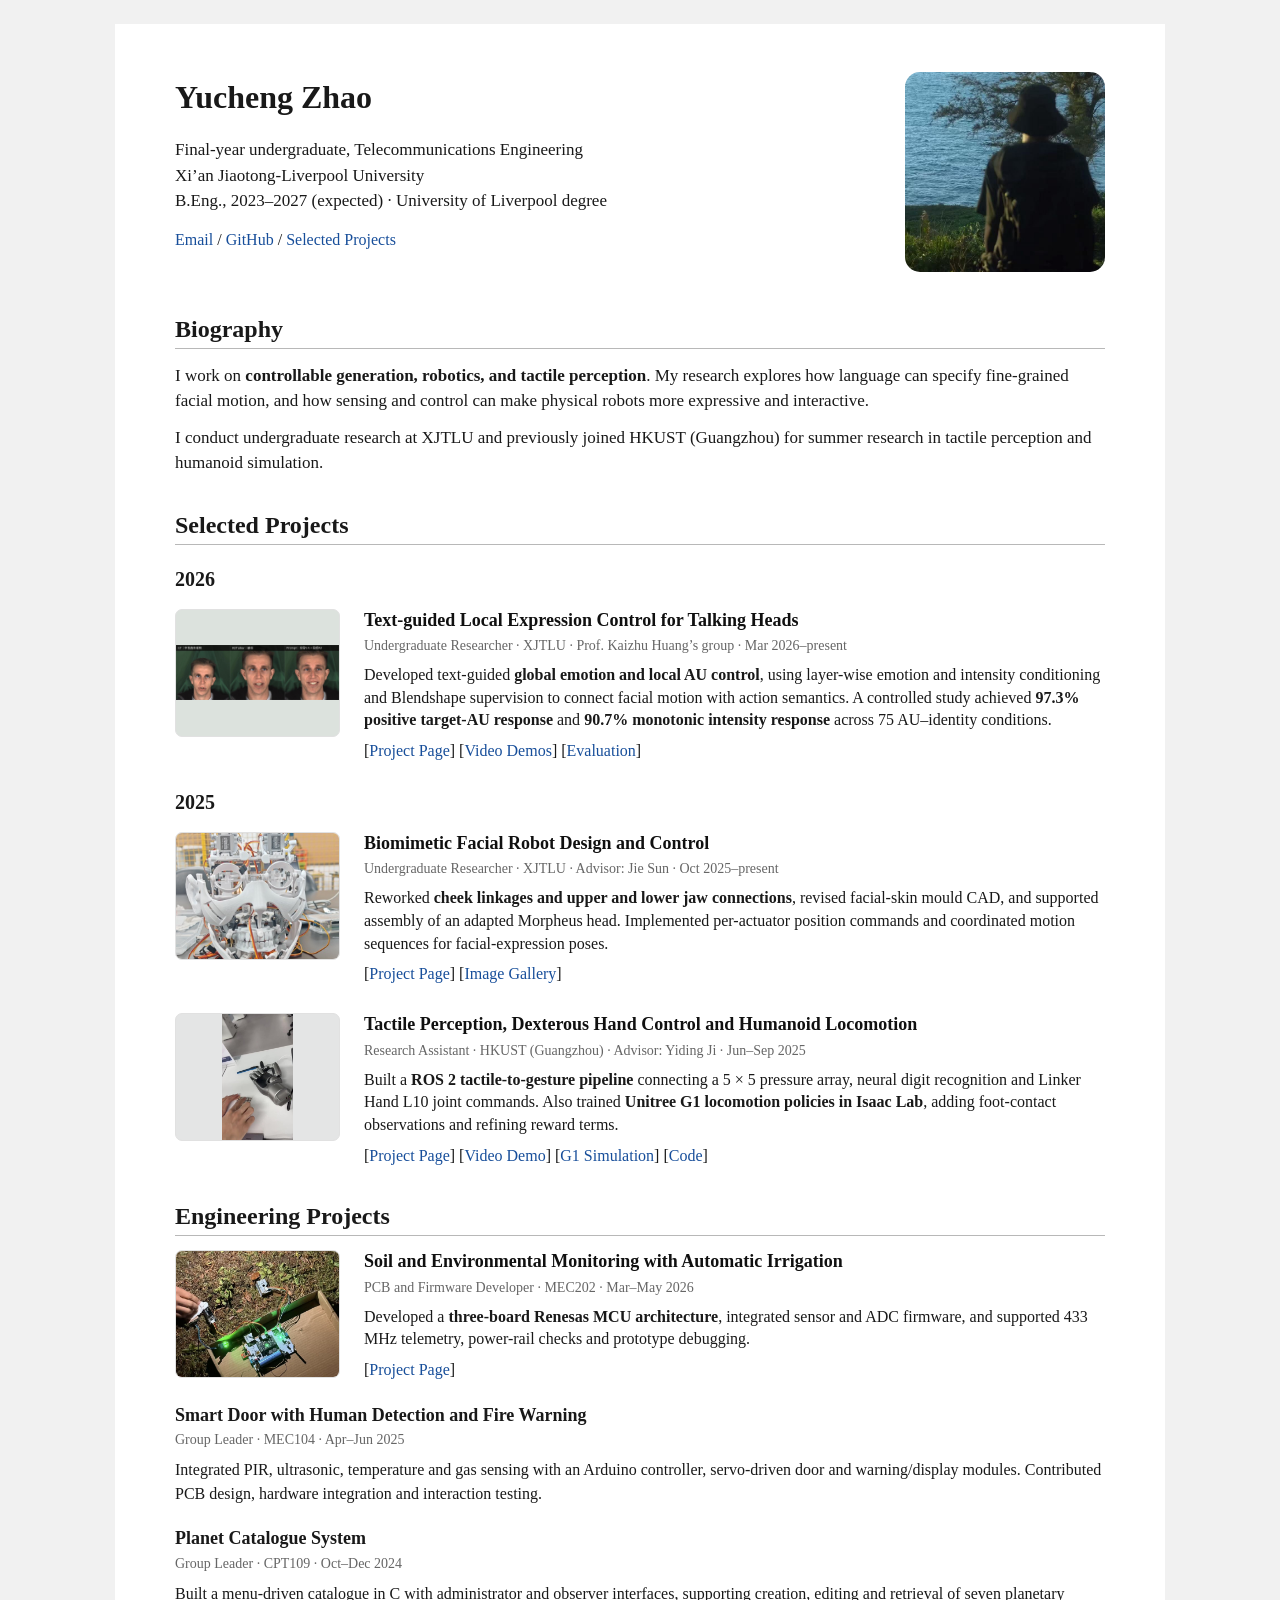
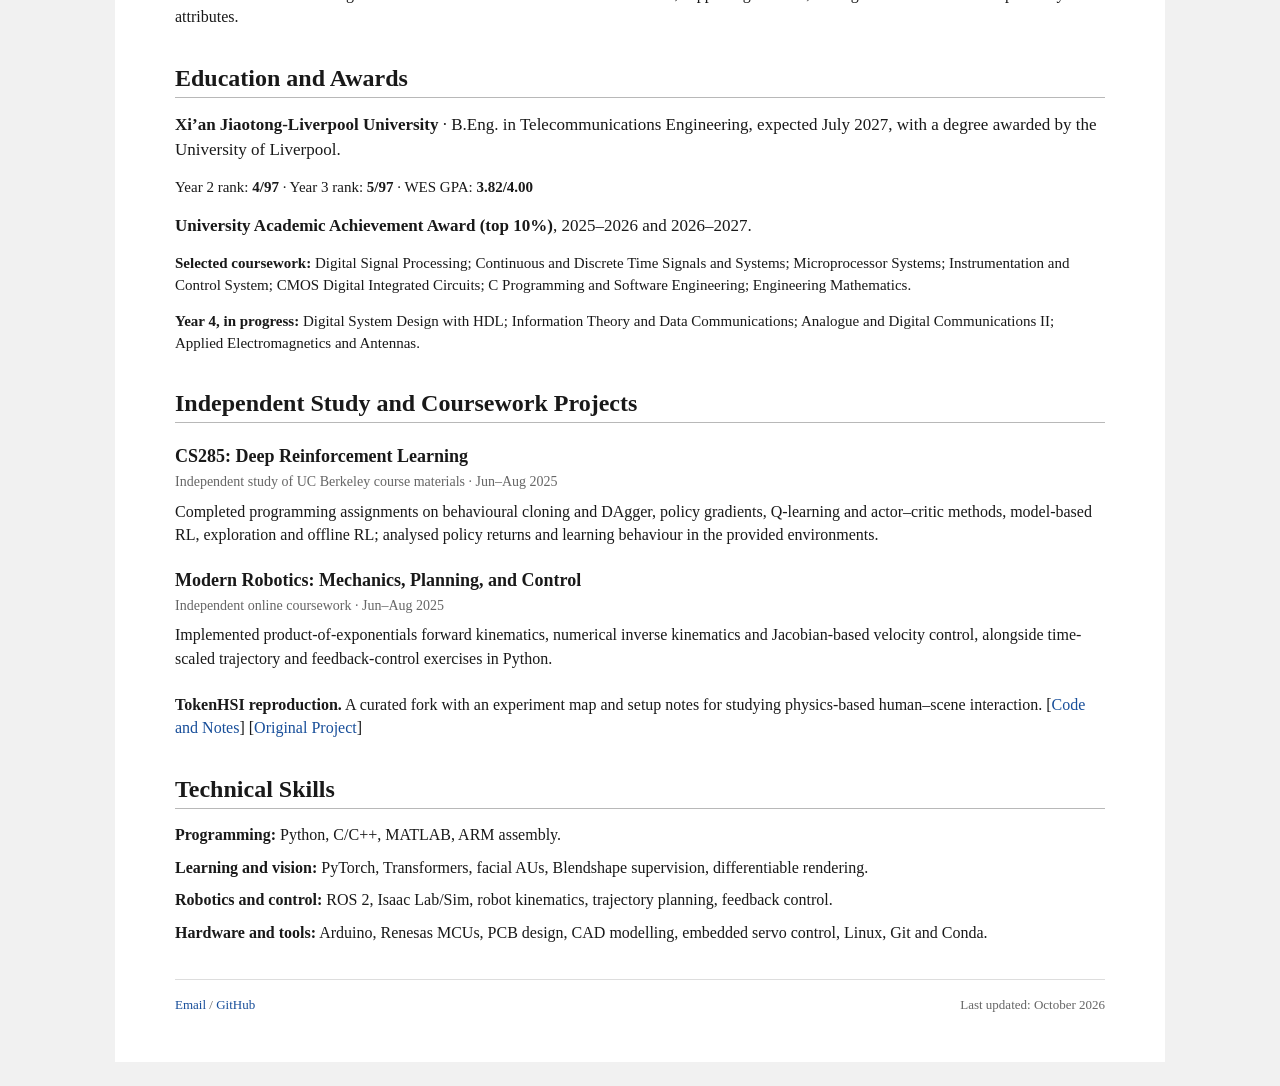
==== commit b7da7ce5: "Sync academic portfolio with updated CV and expand facial robot gallery" ====
--- a/index.html
+++ b/index.html
@@ -23,7 +23,7 @@
         <h1>Yucheng Zhao</h1>
         <p>Final-year undergraduate, Telecommunications Engineering<br>
         Xi’an Jiaotong-Liverpool University<br>
-        B.Eng., 2023–2027 (expected)</p>
+        B.Eng., 2023–2027 (expected) · University of Liverpool degree</p>
         <p class="profile-links"><a href="mailto:Yucheng.Zhao23@student.xjtlu.edu.cn">Email</a> / <a href="https://github.com/zyc-chenli">GitHub</a> / <a href="#research">Selected Projects</a></p>
       </div>
       <img class="portrait" src="assets/profile.jpg" alt="Yucheng by a lake" width="716" height="716">
@@ -41,9 +41,9 @@
       <article class="project-row">
         <a class="project-thumb talking-thumb" href="projects/talking-head.html"><img src="assets/media/text-timed-control.jpg" alt="Neutral reference, baseline and text-controlled talking-head output" width="1536" height="512"></a>
         <div class="project-info">
-          <h3><a href="projects/talking-head.html">Text-guided Fine-grained Facial Motion Control</a></h3>
-          <p class="project-context">Undergraduate Researcher · XJTLU · Mar 2026–present</p>
-          <p>Developed text conditioning for <strong>facial region, intensity, and timing</strong> in pretrained talking-head generation. A controlled study achieved <strong>97.3% positive target-AU response</strong> and <strong>90.7% monotonic intensity response</strong> across 75 AU–identity conditions.</p>
+          <h3><a href="projects/talking-head.html">Text-guided Local Expression Control for Talking Heads</a></h3>
+          <p class="project-context">Undergraduate Researcher · XJTLU · Prof. Kaizhu Huang’s group · Mar 2026–present</p>
+          <p>Developed text-guided <strong>global emotion and local AU control</strong>, using layer-wise emotion and intensity conditioning and Blendshape supervision to connect facial motion with action semantics. A controlled study achieved <strong>97.3% positive target-AU response</strong> and <strong>90.7% monotonic intensity response</strong> across 75 AU–identity conditions.</p>
           <p class="project-links">[<a href="projects/talking-head.html">Project Page</a>] [<a href="projects/talking-head.html#demos">Video Demos</a>] [<a href="projects/talking-head.html#evaluation">Evaluation</a>]</p>
         </div>
       </article>
@@ -52,37 +52,76 @@
       <article class="project-row">
         <a class="project-thumb face-thumb" href="projects/biomimetic-face.html"><img src="assets/media/facial-robot.jpg" alt="Assembled biomimetic robot head and its mechanical linkages" loading="lazy"></a>
         <div class="project-info">
-          <h3><a href="projects/biomimetic-face.html">Biomimetic Facial Robot: Mechanisms and Expression Control</a></h3>
-          <p class="project-context">Undergraduate Researcher · XJTLU · Oct 2025–present</p>
-          <p>Refined <strong>cheek and jaw linkages</strong> and facial-skin mould CAD on an adapted Morpheus platform. Implemented per-actuator position commands and coordinated motion sequences for facial-expression poses.</p>
-          <p class="project-links">[<a href="projects/biomimetic-face.html">Project Page</a>]</p>
+          <h3><a href="projects/biomimetic-face.html">Biomimetic Facial Robot Design and Control</a></h3>
+          <p class="project-context">Undergraduate Researcher · XJTLU · Advisor: Jie Sun · Oct 2025–present</p>
+          <p>Reworked <strong>cheek linkages and upper and lower jaw connections</strong>, revised facial-skin mould CAD, and supported assembly of an adapted Morpheus head. Implemented per-actuator position commands and coordinated motion sequences for facial-expression poses.</p>
+          <p class="project-links">[<a href="projects/biomimetic-face.html">Project Page</a>] [<a href="projects/biomimetic-face.html#gallery">Image Gallery</a>]</p>
         </div>
       </article>
       <article class="project-row">
         <a class="project-thumb hand-thumb" href="projects/tactile-hand.html"><img src="assets/media/tactile-digit-demo.jpg" alt="Tactile sensor pad and dexterous robotic hand during the physical demonstration" width="540" height="960" loading="lazy"></a>
         <div class="project-info">
-          <h3><a href="projects/tactile-hand.html">Tactile Digit Recognition and Dexterous Hand Control</a></h3>
-          <p class="project-context">Research Assistant · HKUST (Guangzhou) · Jun–Sep 2025</p>
-          <p>Built a <strong>ROS 2 perception-to-action pipeline</strong> connecting a 5 × 5 pressure array, a PyTorch CNN and Linker Hand gesture control. Demonstrated tactile digit input driving corresponding physical hand poses.</p>
-          <p class="project-links">[<a href="projects/tactile-hand.html">Project Page</a>] [<a href="projects/tactile-hand.html#demo">Video Demo</a>] [<a href="https://github.com/zyc-chenli/Linker_Hand-Pressure_sensor">Code</a>]</p>
+          <h3><a href="projects/tactile-hand.html">Tactile Perception, Dexterous Hand Control and Humanoid Locomotion</a></h3>
+          <p class="project-context">Research Assistant · HKUST (Guangzhou) · Advisor: Yiding Ji · Jun–Sep 2025</p>
+          <p>Built a <strong>ROS 2 tactile-to-gesture pipeline</strong> connecting a 5 × 5 pressure array, neural digit recognition and Linker Hand L10 joint commands. Also trained <strong>Unitree G1 locomotion policies in Isaac Lab</strong>, adding foot-contact observations and refining reward terms.</p>
+          <p class="project-links">[<a href="projects/tactile-hand.html">Project Page</a>] [<a href="projects/tactile-hand.html#demo">Video Demo</a>] [<a href="projects/tactile-hand.html#humanoid">G1 Simulation</a>] [<a href="https://github.com/zyc-chenli/Linker_Hand-Pressure_sensor">Code</a>]</p>
         </div>
       </article>
     </section>
 
-    <section class="academic-section">
-      <h2>Engineering and Independent Study</h2>
+    <section id="projects" class="academic-section">
+      <h2>Engineering Projects</h2>
       <article class="project-row compact-row">
-        <div class="project-thumb soil-thumb"><img src="assets/media/soil-monitor.jpg" alt="Outdoor test of the soil-monitoring electronics and sensors" loading="lazy"></div>
+        <a class="project-thumb soil-thumb" href="projects/soil-monitor.html"><img src="assets/media/soil-monitor.jpg" alt="Outdoor test of the soil-monitoring and irrigation electronics" loading="lazy"></a>
         <div class="project-info">
-          <h3>Soil Environment Monitoring Instrument</h3>
-          <p class="project-context">MEC202 Team Project · XJTLU · 2026</p>
-          <p>Contributed PCB design and embedded firmware, including ADC sensor integration, wireless communication and hardware debugging.</p>
+          <h3><a href="projects/soil-monitor.html">Soil and Environmental Monitoring with Automatic Irrigation</a></h3>
+          <p class="project-context">PCB and Firmware Developer · MEC202 · Mar–May 2026</p>
+          <p>Developed a <strong>three-board Renesas MCU architecture</strong>, integrated sensor and ADC firmware, and supported 433 MHz telemetry, power-rail checks and prototype debugging.</p>
+          <p class="project-links">[<a href="projects/soil-monitor.html">Project Page</a>]</p>
         </div>
       </article>
-      <div class="study-notes">
-        <p><strong>TokenHSI reproduction.</strong> A curated fork with an experiment map and setup notes for studying physics-based human–scene interaction. [<a href="https://github.com/zyc-chenli/TokenHSI-Reproduction">Code and Notes</a>] [<a href="https://liangpan99.github.io/TokenHSI/">Original Project</a>]</p>
-        <p><strong>Additional study.</strong> CS285: Deep Reinforcement Learning; Modern Robotics: Mechanics, Planning, and Control.</p>
+      <div class="project-summary">
+        <h3>Smart Door with Human Detection and Fire Warning</h3>
+        <p class="project-context">Group Leader · MEC104 · Apr–Jun 2025</p>
+        <p>Integrated PIR, ultrasonic, temperature and gas sensing with an Arduino controller, servo-driven door and warning/display modules. Contributed PCB design, hardware integration and interaction testing.</p>
       </div>
+      <div class="project-summary">
+        <h3>Planet Catalogue System</h3>
+        <p class="project-context">Group Leader · CPT109 · Oct–Dec 2024</p>
+        <p>Built a menu-driven catalogue in C with administrator and observer interfaces, supporting creation, editing and retrieval of seven planetary attributes.</p>
+      </div>
+    </section>
+
+    <section id="education" class="academic-section">
+      <h2>Education and Awards</h2>
+      <p><strong>Xi’an Jiaotong-Liverpool University</strong> · B.Eng. in Telecommunications Engineering, expected July 2027, with a degree awarded by the University of Liverpool.</p>
+      <p class="education-detail">Year 2 rank: <strong>4/97</strong> · Year 3 rank: <strong>5/97</strong> · WES GPA: <strong>3.82/4.00</strong></p>
+      <p><strong>University Academic Achievement Award (top 10%)</strong>, 2025–2026 and 2026–2027.</p>
+      <p class="education-detail"><strong>Selected coursework:</strong> Digital Signal Processing; Continuous and Discrete Time Signals and Systems; Microprocessor Systems; Instrumentation and Control System; CMOS Digital Integrated Circuits; C Programming and Software Engineering; Engineering Mathematics.</p>
+      <p class="education-detail"><strong>Year 4, in progress:</strong> Digital System Design with HDL; Information Theory and Data Communications; Analogue and Digital Communications II; Applied Electromagnetics and Antennas.</p>
+    </section>
+
+    <section id="coursework" class="academic-section">
+      <h2>Independent Study and Coursework Projects</h2>
+      <div class="project-summary">
+        <h3>CS285: Deep Reinforcement Learning</h3>
+        <p class="project-context">Independent study of UC Berkeley course materials · Jun–Aug 2025</p>
+        <p>Completed programming assignments on behavioural cloning and DAgger, policy gradients, Q-learning and actor–critic methods, model-based RL, exploration and offline RL; analysed policy returns and learning behaviour in the provided environments.</p>
+      </div>
+      <div class="project-summary">
+        <h3>Modern Robotics: Mechanics, Planning, and Control</h3>
+        <p class="project-context">Independent online coursework · Jun–Aug 2025</p>
+        <p>Implemented product-of-exponentials forward kinematics, numerical inverse kinematics and Jacobian-based velocity control, alongside time-scaled trajectory and feedback-control exercises in Python.</p>
+      </div>
+      <p class="study-notes"><strong>TokenHSI reproduction.</strong> A curated fork with an experiment map and setup notes for studying physics-based human–scene interaction. [<a href="https://github.com/zyc-chenli/TokenHSI-Reproduction">Code and Notes</a>] [<a href="https://liangpan99.github.io/TokenHSI/">Original Project</a>]</p>
+    </section>
+
+    <section id="skills" class="academic-section technical-skills">
+      <h2>Technical Skills</h2>
+      <p><strong>Programming:</strong> Python, C/C++, MATLAB, ARM assembly.</p>
+      <p><strong>Learning and vision:</strong> PyTorch, Transformers, facial AUs, Blendshape supervision, differentiable rendering.</p>
+      <p><strong>Robotics and control:</strong> ROS 2, Isaac Lab/Sim, robot kinematics, trajectory planning, feedback control.</p>
+      <p><strong>Hardware and tools:</strong> Arduino, Renesas MCUs, PCB design, CAD modelling, embedded servo control, Linux, Git and Conda.</p>
     </section>
 
     <footer id="contact" class="academic-footer">
--- a/assets/style.css
+++ b/assets/style.css
@@ -155,3 +155,31 @@
 }
 @media(prefers-reduced-motion:reduce){html{scroll-behavior:auto}}
 @media print{body{background:#fff}main{padding:0;margin:0;max-width:none}.site-header,.actions,video,.back-link{display:none}.project-row{break-inside:avoid}a{color:inherit}.academic-footer{margin-top:20px}}
+
+/* CV-aligned project details and a responsive photographic gallery. */
+.robot-gallery{display:grid;grid-template-columns:repeat(2,minmax(0,1fr));gap:28px;margin-top:22px}
+.robot-gallery figure{min-width:0}
+.robot-gallery a{display:flex;align-items:center;justify-content:center;background:#f3f3f3;border:1px solid #e0e0e0;border-radius:7px;overflow:hidden;cursor:zoom-in}
+.robot-gallery img{width:100%;height:370px;object-fit:contain;transition:transform .18s ease}
+.robot-gallery a:hover img{transform:scale(1.015)}
+.robot-gallery figcaption strong,.robot-gallery figcaption span{display:block}
+.robot-gallery figcaption strong{font-size:16px;color:var(--ink);margin-bottom:3px}
+.gallery-wide{grid-column:1/-1}
+.robot-gallery .gallery-wide img{height:auto;max-height:580px;width:auto;max-width:100%}
+.robot-detail figure>a{display:block;cursor:zoom-in}
+.soil-detail{display:grid;grid-template-columns:1fr 1.3fr;gap:36px;align-items:start}
+.soil-detail img{width:100%;max-height:520px;object-fit:contain;border-radius:5px}
+.project-summary{margin:22px 0;font-size:16px}
+.project-summary h3{font-size:18px;margin-bottom:4px}
+.project-summary p{margin-bottom:7px}
+.project-summary .project-context{font-size:14px;color:var(--muted)}
+.education-detail{font-size:15px}
+.technical-skills p{font-size:16px;margin-bottom:9px}
+.evaluation-note{font-size:15px;line-height:1.5}
+#image-viewer{position:fixed;max-width:min(96vw,1100px);max-height:94vh;padding:44px 20px 18px;border:1px solid #bbb;border-radius:7px;background:#fff;color:var(--ink);overflow:auto}
+#image-viewer::backdrop{background:rgba(12,18,24,.8)}
+.viewer-close{position:absolute;top:10px;right:14px;border:1px solid #bbb;border-radius:4px;background:#fff;padding:5px 10px;color:#222;font:14px Georgia,serif;cursor:pointer}
+#image-viewer .viewer-image{max-width:100%;max-height:76vh;width:auto;height:auto;margin:auto;object-fit:contain}
+.viewer-caption{max-width:800px;margin:12px auto 0;font-size:14px}
+@media(max-width:700px){.robot-gallery{grid-template-columns:1fr;gap:25px}.gallery-wide{grid-column:auto}.robot-gallery img{height:360px}.soil-detail{grid-template-columns:1fr;gap:25px}.soil-detail figure{max-width:380px;margin:auto}.project-summary,.technical-skills p{font-size:15px}#image-viewer{padding:44px 12px 15px;max-width:96vw}}
+@media(prefers-reduced-motion:reduce){.robot-gallery img{transition:none}.robot-gallery a:hover img{transform:none}}
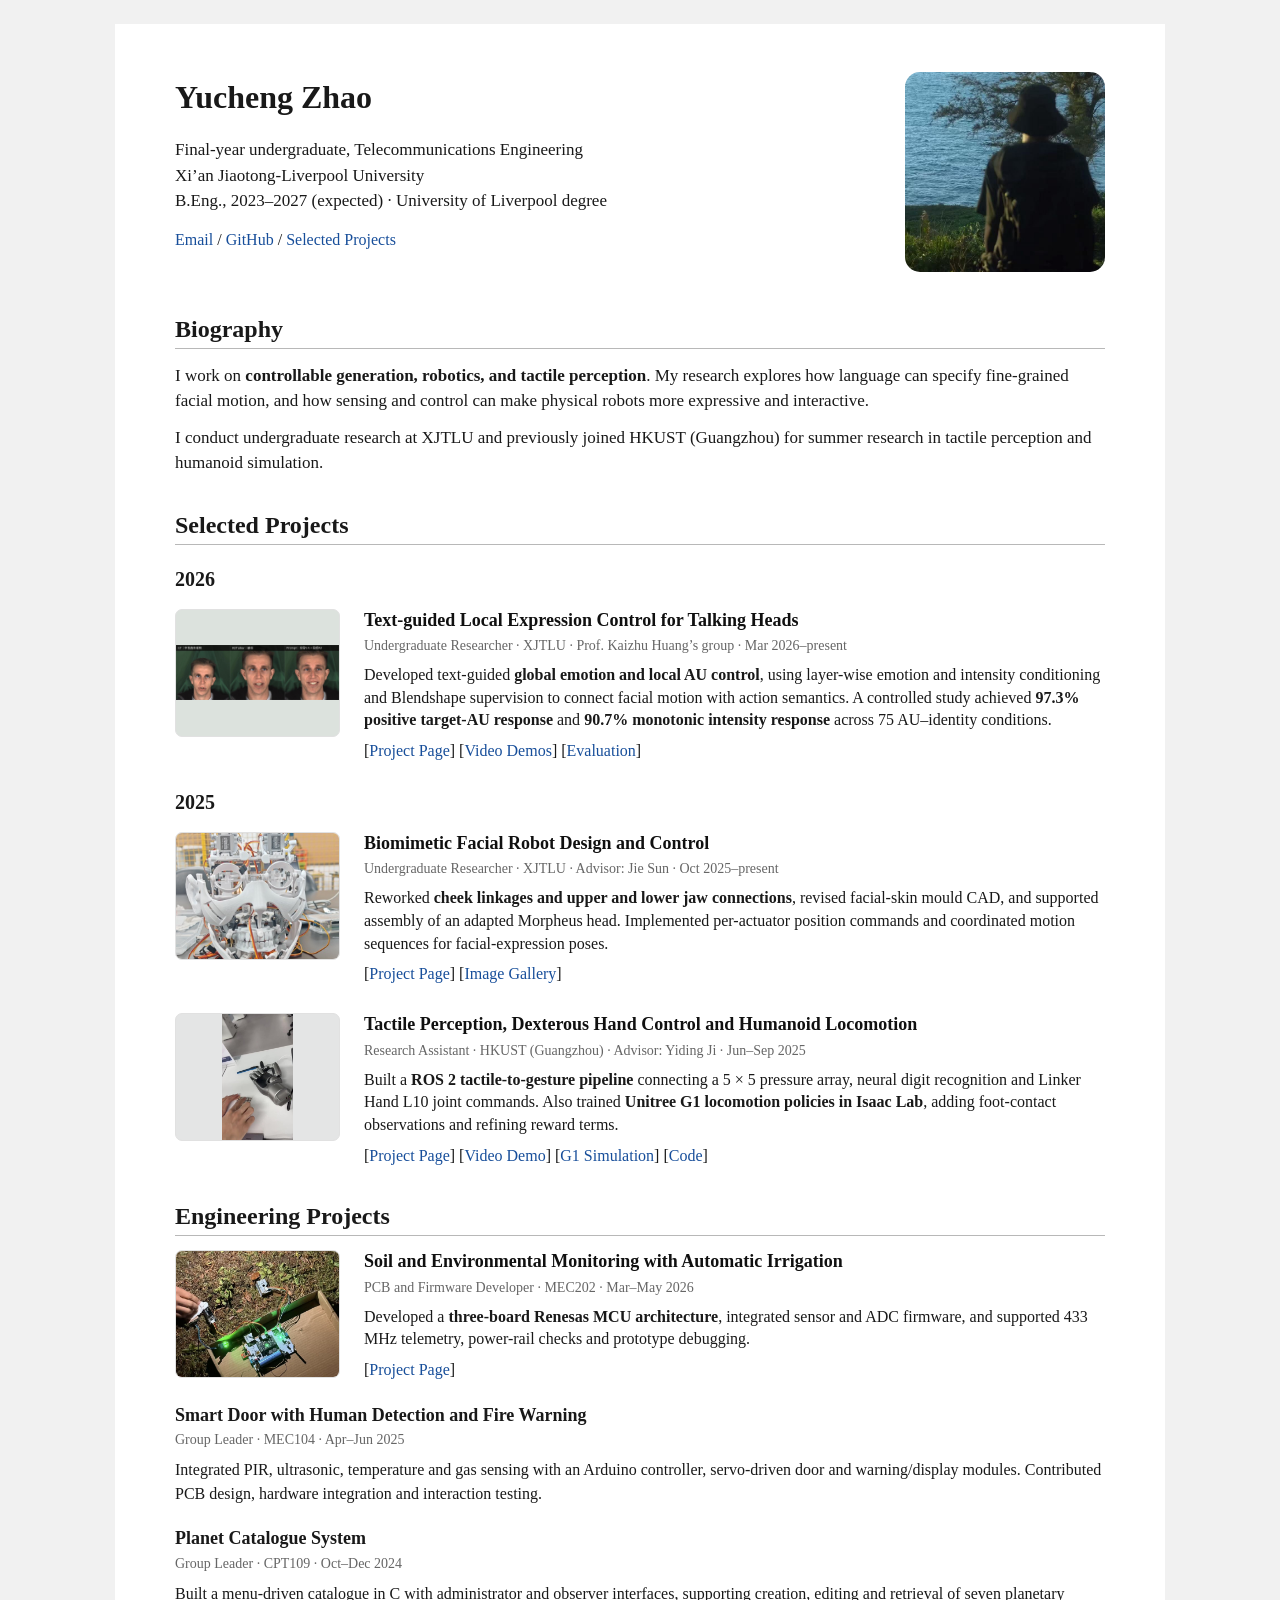
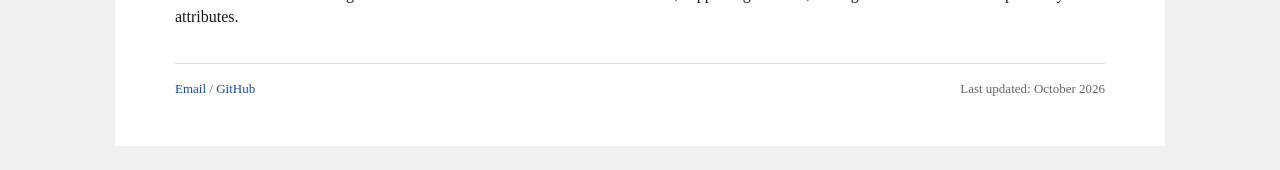
==== commit f35d2ff1: "Focus homepage on research and engineering projects" ====
--- a/index.html
+++ b/index.html
@@ -13,7 +13,7 @@
   <meta property="og:url" content="https://zyc-chenli.github.io/">
   <meta property="og:image" content="https://zyc-chenli.github.io/assets/profile.jpg">
   <link rel="icon" href="assets/favicon.svg" type="image/svg+xml">
-  <link rel="stylesheet" href="assets/style.css">
+  <link rel="stylesheet" href="assets/style.css?v=20261020-cv">
 </head>
 <body class="home">
   <a class="skip-link" href="#main">Skip to content</a>
@@ -92,38 +92,6 @@
       </div>
     </section>
 
-    <section id="education" class="academic-section">
-      <h2>Education and Awards</h2>
-      <p><strong>Xi’an Jiaotong-Liverpool University</strong> · B.Eng. in Telecommunications Engineering, expected July 2027, with a degree awarded by the University of Liverpool.</p>
-      <p class="education-detail">Year 2 rank: <strong>4/97</strong> · Year 3 rank: <strong>5/97</strong> · WES GPA: <strong>3.82/4.00</strong></p>
-      <p><strong>University Academic Achievement Award (top 10%)</strong>, 2025–2026 and 2026–2027.</p>
-      <p class="education-detail"><strong>Selected coursework:</strong> Digital Signal Processing; Continuous and Discrete Time Signals and Systems; Microprocessor Systems; Instrumentation and Control System; CMOS Digital Integrated Circuits; C Programming and Software Engineering; Engineering Mathematics.</p>
-      <p class="education-detail"><strong>Year 4, in progress:</strong> Digital System Design with HDL; Information Theory and Data Communications; Analogue and Digital Communications II; Applied Electromagnetics and Antennas.</p>
-    </section>
-
-    <section id="coursework" class="academic-section">
-      <h2>Independent Study and Coursework Projects</h2>
-      <div class="project-summary">
-        <h3>CS285: Deep Reinforcement Learning</h3>
-        <p class="project-context">Independent study of UC Berkeley course materials · Jun–Aug 2025</p>
-        <p>Completed programming assignments on behavioural cloning and DAgger, policy gradients, Q-learning and actor–critic methods, model-based RL, exploration and offline RL; analysed policy returns and learning behaviour in the provided environments.</p>
-      </div>
-      <div class="project-summary">
-        <h3>Modern Robotics: Mechanics, Planning, and Control</h3>
-        <p class="project-context">Independent online coursework · Jun–Aug 2025</p>
-        <p>Implemented product-of-exponentials forward kinematics, numerical inverse kinematics and Jacobian-based velocity control, alongside time-scaled trajectory and feedback-control exercises in Python.</p>
-      </div>
-      <p class="study-notes"><strong>TokenHSI reproduction.</strong> A curated fork with an experiment map and setup notes for studying physics-based human–scene interaction. [<a href="https://github.com/zyc-chenli/TokenHSI-Reproduction">Code and Notes</a>] [<a href="https://liangpan99.github.io/TokenHSI/">Original Project</a>]</p>
-    </section>
-
-    <section id="skills" class="academic-section technical-skills">
-      <h2>Technical Skills</h2>
-      <p><strong>Programming:</strong> Python, C/C++, MATLAB, ARM assembly.</p>
-      <p><strong>Learning and vision:</strong> PyTorch, Transformers, facial AUs, Blendshape supervision, differentiable rendering.</p>
-      <p><strong>Robotics and control:</strong> ROS 2, Isaac Lab/Sim, robot kinematics, trajectory planning, feedback control.</p>
-      <p><strong>Hardware and tools:</strong> Arduino, Renesas MCUs, PCB design, CAD modelling, embedded servo control, Linux, Git and Conda.</p>
-    </section>
-
     <footer id="contact" class="academic-footer">
       <p><a href="mailto:Yucheng.Zhao23@student.xjtlu.edu.cn">Email</a> / <a href="https://github.com/zyc-chenli">GitHub</a></p>
       <p>Last updated: October 2026</p>
